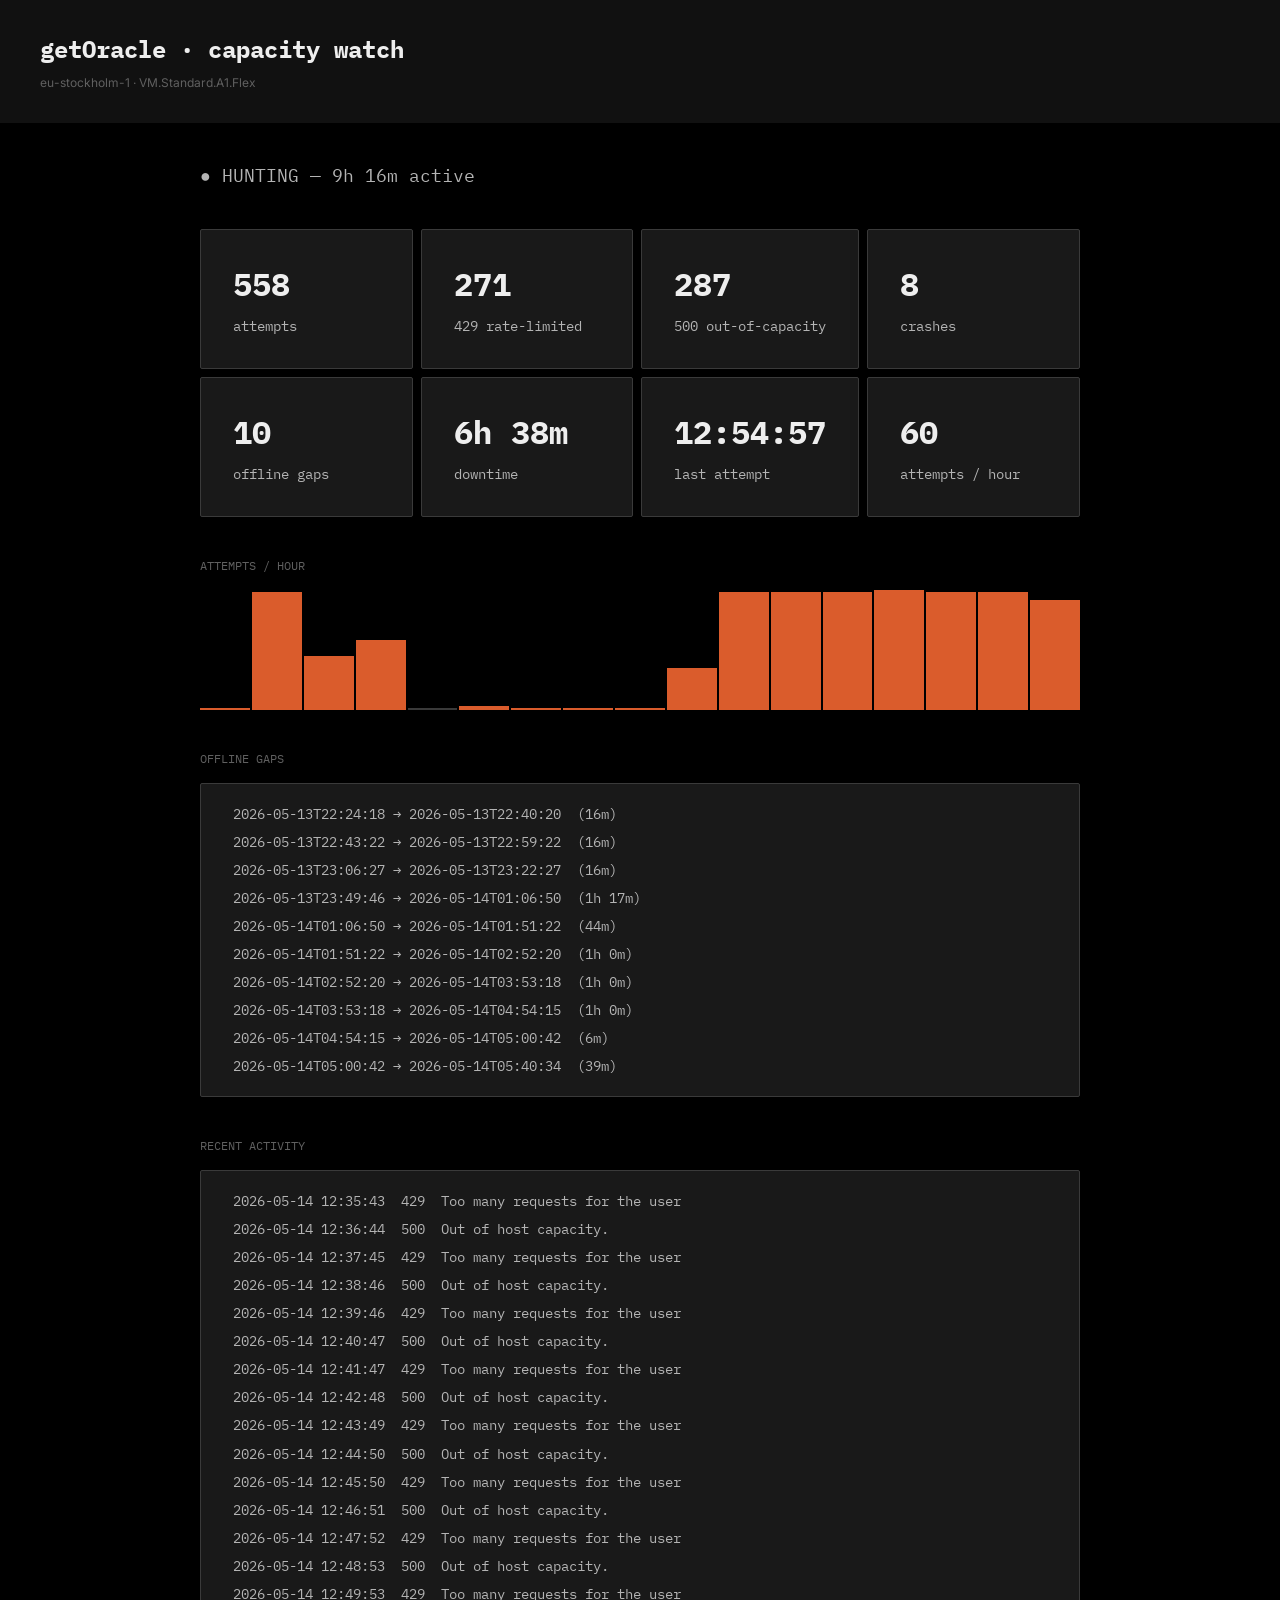
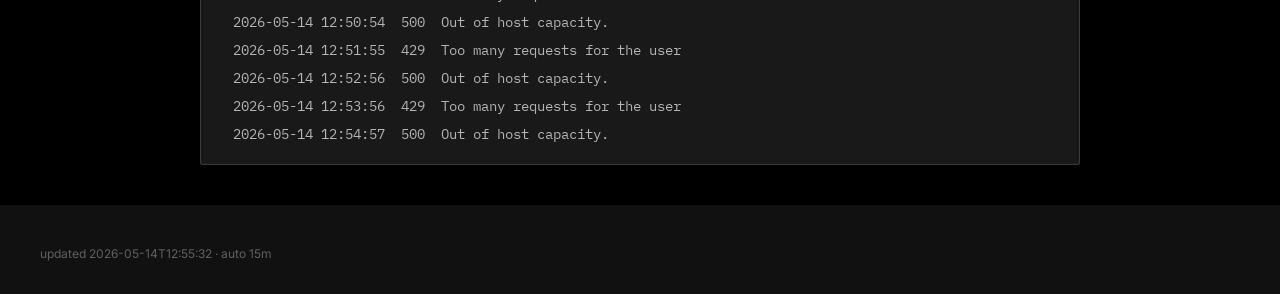
==== index.html @ 9a9b3824 "publish: 2026-05-14T10:55:32Z" ====
<!DOCTYPE html>
<html lang="en">
<head>
  <meta charset="UTF-8">
  <meta name="viewport" content="width=device-width, initial-scale=1.0">
  <meta http-equiv="refresh" content="180">
  <title>getOracle · capacity watch</title>
  <link rel="preconnect" href="https://fonts.googleapis.com">
  <link rel="preconnect" href="https://fonts.gstatic.com" crossorigin>
  <link href="https://fonts.googleapis.com/css2?family=IBM+Plex+Mono:wght@400;700&family=Inter:wght@400&display=swap" rel="stylesheet">
  <link rel="stylesheet" href="style.css">
</head>
<body>
  <header class="band">
    <h1>getOracle · capacity watch</h1>
    <p class="subtitle">eu-stockholm-1 · VM.Standard.A1.Flex</p>
  </header>

  <main>
    <p id="status-line" class="status-line">loading…</p>

    <section class="cards" id="cards"></section>

    <section>
      <h2>ATTEMPTS / HOUR</h2>
      <div class="timeline" id="timeline"></div>
    </section>

    <section>
      <h2>OFFLINE GAPS</h2>
      <ul class="loglist" id="gaps"></ul>
    </section>

    <section>
      <h2>RECENT ACTIVITY</h2>
      <ul class="loglist" id="log-tail"></ul>
    </section>
  </main>

  <footer class="band">
    <p id="footer-caption" class="caption">—</p>
  </footer>

  <script src="app.js"></script>
</body>
</html>
---- style.css ----
:root {
  --color-midnight-ink: #000000;
  --color-deep-graphite: #111111;
  --color-charcoal-surface: #191919;
  --color-medium-gray: #3a3a3a;
  --color-stone-accent: #606060;
  --color-light-steel: #b4b4b4;
  --color-almost-white: #eeeeee;
  --color-highlight-orange: #DA5C2C;
  --font-mono: 'IBM Plex Mono', ui-monospace, SFMono-Regular, Menlo, Monaco, Consolas, monospace;
  --font-sans: 'Inter', ui-sans-serif, system-ui, -apple-system, sans-serif;
  --radius: 2px;
  --shadow-subtle: rgba(0, 0, 0, 0.05) 0px 1px 2px 0px;
}

* { box-sizing: border-box; margin: 0; padding: 0; }

body {
  background: var(--color-midnight-ink);
  color: var(--color-light-steel);
  font-family: var(--font-mono);
  font-size: 14px;
  line-height: 1.43;
}

.band {
  background: var(--color-deep-graphite);
  padding: 32px 40px;
}

header h1 {
  font-weight: 700;
  font-size: 24px;
  color: var(--color-almost-white);
}

.subtitle,
.caption {
  font-family: var(--font-sans);
  font-size: 12px;
  color: var(--color-stone-accent);
  margin-top: 8px;
}

main {
  max-width: 960px;
  margin: 0 auto;
  padding: 40px;
  display: flex;
  flex-direction: column;
  gap: 40px;
}

.status-line {
  font-size: 18px;
  color: var(--color-light-steel);
}

.status-line.created {
  font-weight: 700;
  color: var(--color-highlight-orange);
}

.cards {
  display: grid;
  grid-template-columns: repeat(4, 1fr);
  gap: 8px;
}

@media (max-width: 640px) {
  .cards { grid-template-columns: repeat(2, 1fr); }
}

.card {
  background: var(--color-charcoal-surface);
  border: 1px solid var(--color-medium-gray);
  border-radius: var(--radius);
  box-shadow: var(--shadow-subtle);
  padding: 32px;
}

.card .value {
  font-weight: 700;
  font-size: 32px;
  color: var(--color-almost-white);
}

.card .label {
  color: var(--color-light-steel);
  margin-top: 8px;
}

h2 {
  font-size: 12px;
  font-weight: 400;
  color: var(--color-stone-accent);
  margin-bottom: 16px;
}

.timeline {
  display: flex;
  align-items: flex-end;
  gap: 2px;
  height: 120px;
}

.timeline .bar {
  flex: 1;
  min-height: 2px;
  background: var(--color-highlight-orange);
}

.timeline .bar.empty {
  background: var(--color-medium-gray);
}

.loglist {
  list-style: none;
  background: var(--color-charcoal-surface);
  border: 1px solid var(--color-medium-gray);
  border-radius: var(--radius);
  padding: 16px 32px;
}

.loglist li {
  padding: 4px 0;
  white-space: pre;
  overflow-x: auto;
}
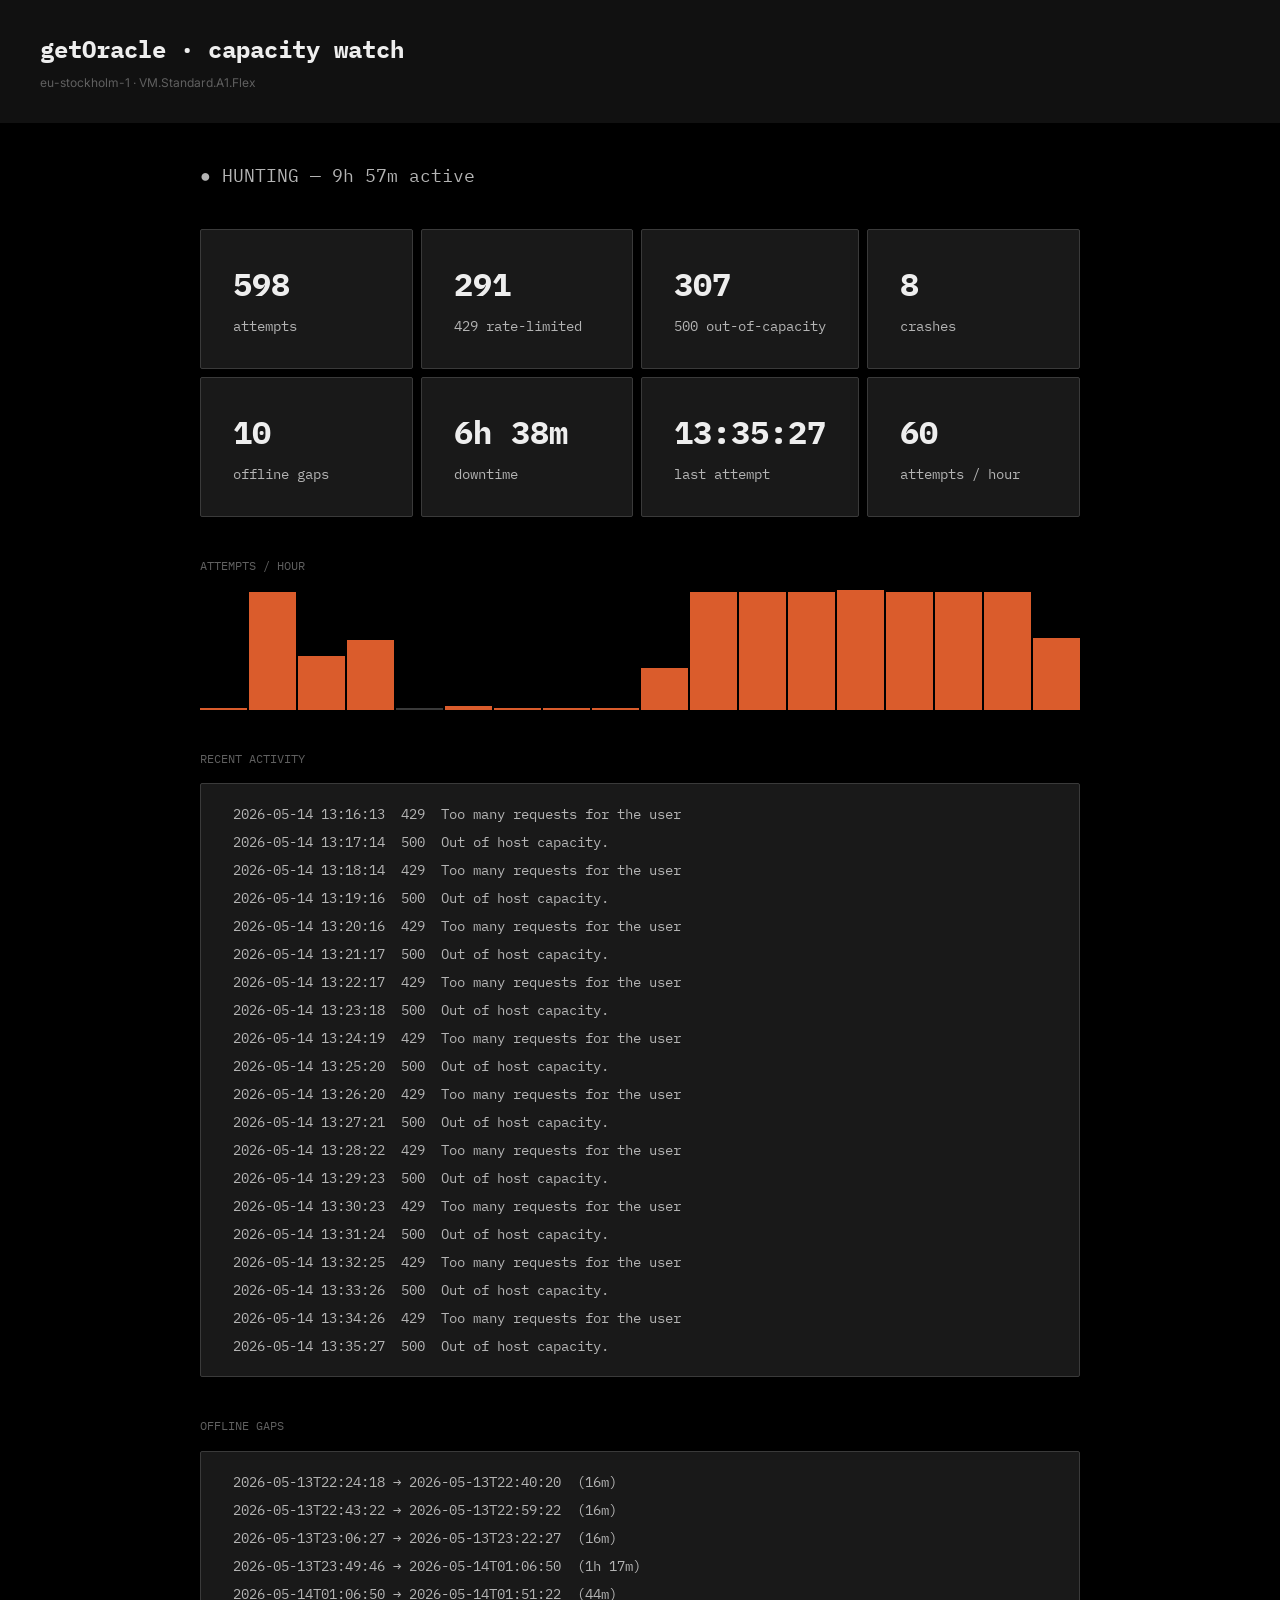
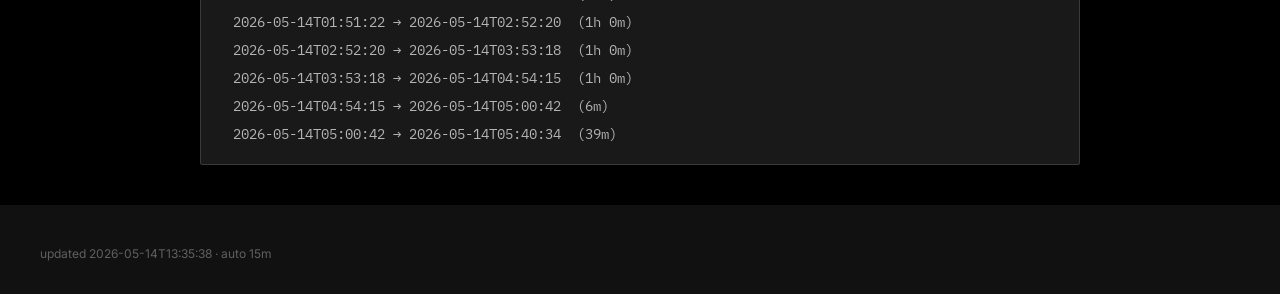
==== commit 307da483: "publish: 2026-05-14T11:35:38Z" ====
--- a/index.html
+++ b/index.html
@@ -27,13 +27,13 @@
     </section>
 
     <section>
-      <h2>OFFLINE GAPS</h2>
-      <ul class="loglist" id="gaps"></ul>
+      <h2>RECENT ACTIVITY</h2>
+      <ul class="loglist" id="log-tail"></ul>
     </section>
 
     <section>
-      <h2>RECENT ACTIVITY</h2>
-      <ul class="loglist" id="log-tail"></ul>
+      <h2>OFFLINE GAPS</h2>
+      <ul class="loglist" id="gaps"></ul>
     </section>
   </main>
 
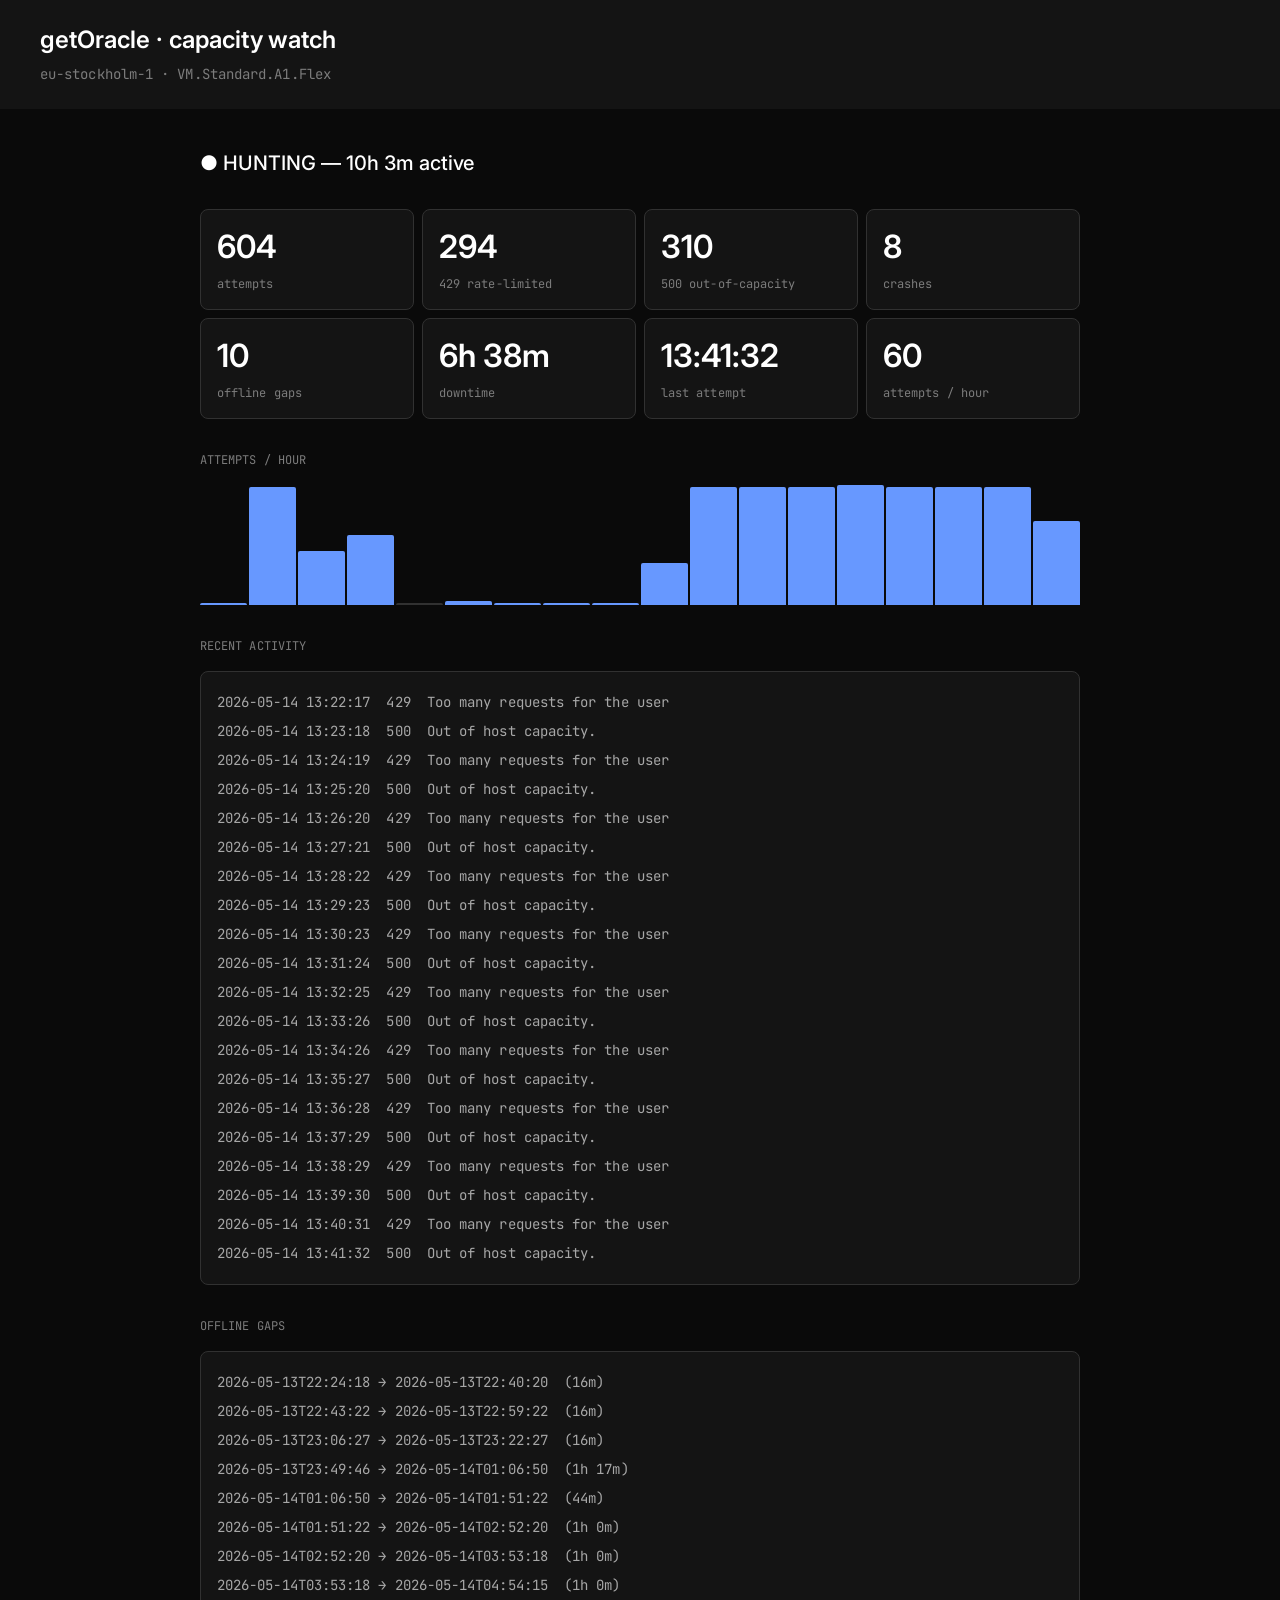
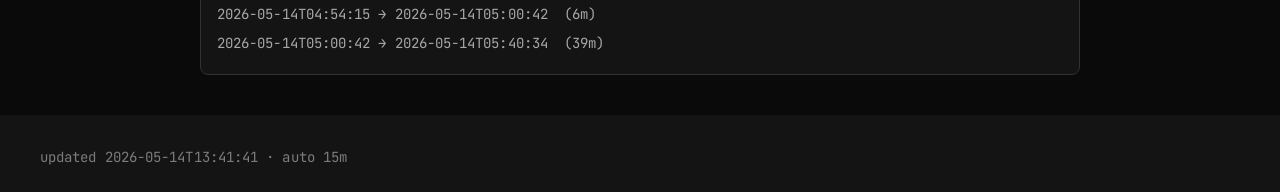
==== commit 311774e0: "publish: 2026-05-14T11:41:41Z" ====
--- a/index.html
+++ b/index.html
@@ -7,7 +7,7 @@
   <title>getOracle · capacity watch</title>
   <link rel="preconnect" href="https://fonts.googleapis.com">
   <link rel="preconnect" href="https://fonts.gstatic.com" crossorigin>
-  <link href="https://fonts.googleapis.com/css2?family=IBM+Plex+Mono:wght@400;700&family=Inter:wght@400&display=swap" rel="stylesheet">
+  <link href="https://fonts.googleapis.com/css2?family=Inter:wght@400;500;600&family=JetBrains+Mono:wght@400&display=swap" rel="stylesheet">
   <link rel="stylesheet" href="style.css">
 </head>
 <body>
--- a/style.css
+++ b/style.css
@@ -1,44 +1,48 @@
 :root {
-  --color-midnight-ink: #000000;
-  --color-deep-graphite: #111111;
-  --color-charcoal-surface: #191919;
-  --color-medium-gray: #3a3a3a;
-  --color-stone-accent: #606060;
-  --color-light-steel: #b4b4b4;
-  --color-almost-white: #eeeeee;
-  --color-highlight-orange: #DA5C2C;
-  --font-mono: 'IBM Plex Mono', ui-monospace, SFMono-Regular, Menlo, Monaco, Consolas, monospace;
-  --font-sans: 'Inter', ui-sans-serif, system-ui, -apple-system, sans-serif;
-  --radius: 2px;
-  --shadow-subtle: rgba(0, 0, 0, 0.05) 0px 1px 2px 0px;
+  --color-midnight-charcoal: #0a0a0a;
+  --color-off-black: #141414;
+  --color-dark-frost: #1e1e1e;
+  --color-medium-gray: #313131;
+  --color-light-gray: #454545;
+  --color-dim-gray: #7c7c7c;
+  --color-silver-dust: #a7a7a7;
+  --color-polar-white: #ffffff;
+  --color-data-blue: #6798ff;
+  --font-inter: 'Inter', ui-sans-serif, system-ui, -apple-system, BlinkMacSystemFont, "Segoe UI", Roboto, sans-serif;
+  --font-mono: 'JetBrains Mono', ui-monospace, SFMono-Regular, Menlo, Monaco, Consolas, monospace;
+  --radius: 8px;
 }
 
 * { box-sizing: border-box; margin: 0; padding: 0; }
 
 body {
-  background: var(--color-midnight-ink);
-  color: var(--color-light-steel);
-  font-family: var(--font-mono);
-  font-size: 14px;
-  line-height: 1.43;
+  background: var(--color-midnight-charcoal);
+  color: var(--color-silver-dust);
+  font-family: var(--font-inter);
+  font-size: 16px;
+  line-height: 1.5;
+  letter-spacing: -0.012px;
 }
 
 .band {
-  background: var(--color-deep-graphite);
-  padding: 32px 40px;
+  background: var(--color-off-black);
+  padding: 24px 40px;
 }
 
 header h1 {
-  font-weight: 700;
+  font-weight: 600;
   font-size: 24px;
-  color: var(--color-almost-white);
+  line-height: 1.33;
+  letter-spacing: -0.025px;
+  color: var(--color-polar-white);
 }
 
 .subtitle,
 .caption {
-  font-family: var(--font-sans);
-  font-size: 12px;
-  color: var(--color-stone-accent);
+  font-family: var(--font-mono);
+  font-size: 14px;
+  letter-spacing: 0.083px;
+  color: var(--color-dim-gray);
   margin-top: 8px;
 }
 
@@ -48,17 +52,20 @@
   padding: 40px;
   display: flex;
   flex-direction: column;
-  gap: 40px;
+  gap: 32px;
 }
 
 .status-line {
-  font-size: 18px;
-  color: var(--color-light-steel);
+  font-size: 20px;
+  font-weight: 500;
+  line-height: 1.4;
+  letter-spacing: -0.021px;
+  color: var(--color-polar-white);
 }
 
 .status-line.created {
-  font-weight: 700;
-  color: var(--color-highlight-orange);
+  font-weight: 600;
+  color: var(--color-data-blue);
 }
 
 .cards {
@@ -72,28 +79,34 @@
 }
 
 .card {
-  background: var(--color-charcoal-surface);
+  background: var(--color-off-black);
   border: 1px solid var(--color-medium-gray);
   border-radius: var(--radius);
-  box-shadow: var(--shadow-subtle);
-  padding: 32px;
+  padding: 16px;
 }
 
 .card .value {
-  font-weight: 700;
+  font-weight: 600;
   font-size: 32px;
-  color: var(--color-almost-white);
+  line-height: 1.29;
+  letter-spacing: -0.031px;
+  color: var(--color-polar-white);
 }
 
 .card .label {
-  color: var(--color-light-steel);
+  font-family: var(--font-mono);
+  font-size: 12px;
+  letter-spacing: 0.071px;
+  color: var(--color-dim-gray);
   margin-top: 8px;
 }
 
 h2 {
+  font-family: var(--font-mono);
   font-size: 12px;
   font-weight: 400;
-  color: var(--color-stone-accent);
+  letter-spacing: 0.071px;
+  color: var(--color-dim-gray);
   margin-bottom: 16px;
 }
 
@@ -107,7 +120,8 @@
 .timeline .bar {
   flex: 1;
   min-height: 2px;
-  background: var(--color-highlight-orange);
+  background: var(--color-data-blue);
+  border-radius: 2px 2px 0 0;
 }
 
 .timeline .bar.empty {
@@ -116,10 +130,14 @@
 
 .loglist {
   list-style: none;
-  background: var(--color-charcoal-surface);
+  background: var(--color-off-black);
   border: 1px solid var(--color-medium-gray);
   border-radius: var(--radius);
-  padding: 16px 32px;
+  padding: 16px;
+  font-family: var(--font-mono);
+  font-size: 14px;
+  letter-spacing: 0.071px;
+  color: var(--color-silver-dust);
 }
 
 .loglist li {
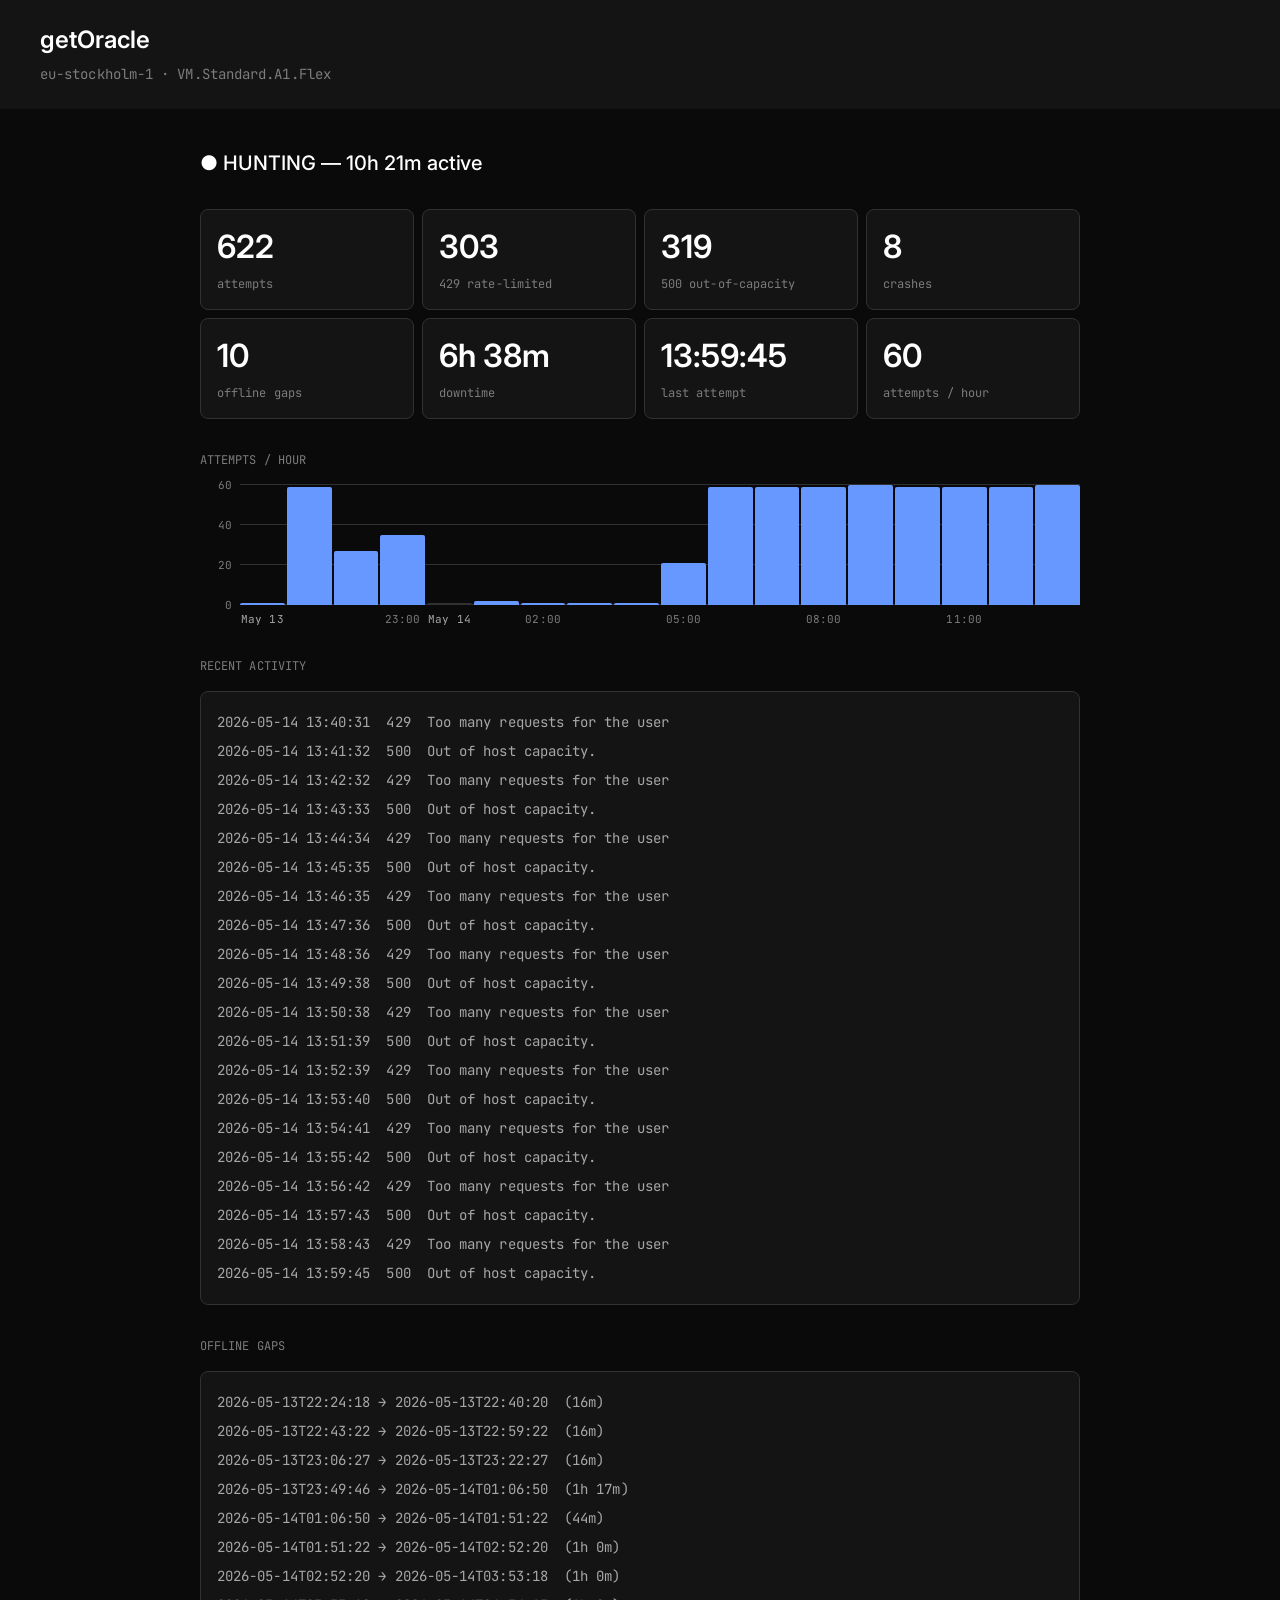
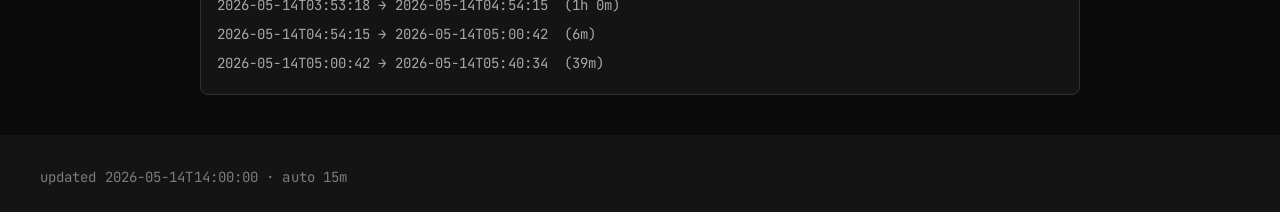
==== commit da674763: "publish: 2026-05-14T12:00:00Z" ====
--- a/index.html
+++ b/index.html
@@ -4,7 +4,7 @@
   <meta charset="UTF-8">
   <meta name="viewport" content="width=device-width, initial-scale=1.0">
   <meta http-equiv="refresh" content="180">
-  <title>getOracle · capacity watch</title>
+  <title>getOracle</title>
   <link rel="preconnect" href="https://fonts.googleapis.com">
   <link rel="preconnect" href="https://fonts.gstatic.com" crossorigin>
   <link href="https://fonts.googleapis.com/css2?family=Inter:wght@400;500;600&family=JetBrains+Mono:wght@400&display=swap" rel="stylesheet">
@@ -12,7 +12,7 @@
 </head>
 <body>
   <header class="band">
-    <h1>getOracle · capacity watch</h1>
+    <h1>getOracle</h1>
     <p class="subtitle">eu-stockholm-1 · VM.Standard.A1.Flex</p>
   </header>
 
@@ -23,7 +23,16 @@
 
     <section>
       <h2>ATTEMPTS / HOUR</h2>
-      <div class="timeline" id="timeline"></div>
+      <div class="chart">
+        <div class="chart-yaxis" id="chart-yaxis"></div>
+        <div class="chart-main">
+          <div class="chart-plot">
+            <div class="chart-grid" id="chart-grid"></div>
+            <div class="timeline" id="timeline"></div>
+          </div>
+          <div class="chart-xaxis" id="chart-xaxis"></div>
+        </div>
+      </div>
     </section>
 
     <section>
--- a/style.css
+++ b/style.css
@@ -11,6 +11,7 @@
   --font-inter: 'Inter', ui-sans-serif, system-ui, -apple-system, BlinkMacSystemFont, "Segoe UI", Roboto, sans-serif;
   --font-mono: 'JetBrains Mono', ui-monospace, SFMono-Regular, Menlo, Monaco, Consolas, monospace;
   --radius: 8px;
+  --plot-height: 120px;
 }
 
 * { box-sizing: border-box; margin: 0; padding: 0; }
@@ -110,11 +111,60 @@
   margin-bottom: 16px;
 }
 
+.chart {
+  display: flex;
+  align-items: flex-start;
+  gap: 8px;
+}
+
+.chart-yaxis {
+  position: relative;
+  flex: none;
+  width: 32px;
+  height: var(--plot-height);
+}
+
+.chart-yaxis .tick {
+  position: absolute;
+  right: 0;
+  transform: translateY(50%);
+  font-family: var(--font-mono);
+  font-size: 11px;
+  letter-spacing: 0.071px;
+  color: var(--color-dim-gray);
+}
+
+.chart-main {
+  flex: 1;
+  min-width: 0;
+}
+
+.chart-plot {
+  position: relative;
+  height: var(--plot-height);
+}
+
+.chart-grid {
+  position: absolute;
+  inset: 0;
+  z-index: 0;
+}
+
+.chart-grid .gridline {
+  position: absolute;
+  left: 0;
+  right: 0;
+  height: 1px;
+  background: var(--color-medium-gray);
+}
+
 .timeline {
+  position: relative;
+  z-index: 1;
   display: flex;
   align-items: flex-end;
   gap: 2px;
-  height: 120px;
+  height: 100%;
 }
 
 .timeline .bar {
@@ -126,6 +176,34 @@
 
 .timeline .bar.empty {
   background: var(--color-medium-gray);
+}
+
+.chart-xaxis {
+  display: flex;
+  gap: 2px;
+  height: 14px;
+  margin-top: 6px;
+}
+
+.chart-xaxis .xcell {
+  position: relative;
+  flex: 1;
+  min-width: 0;
+}
+
+.chart-xaxis .xlabel {
+  position: absolute;
+  left: 50%;
+  transform: translateX(-50%);
+  white-space: nowrap;
+  font-family: var(--font-mono);
+  font-size: 11px;
+  letter-spacing: 0.071px;
+  color: var(--color-dim-gray);
+}
+
+.chart-xaxis .xlabel.day {
+  color: var(--color-silver-dust);
 }
 
 .loglist {
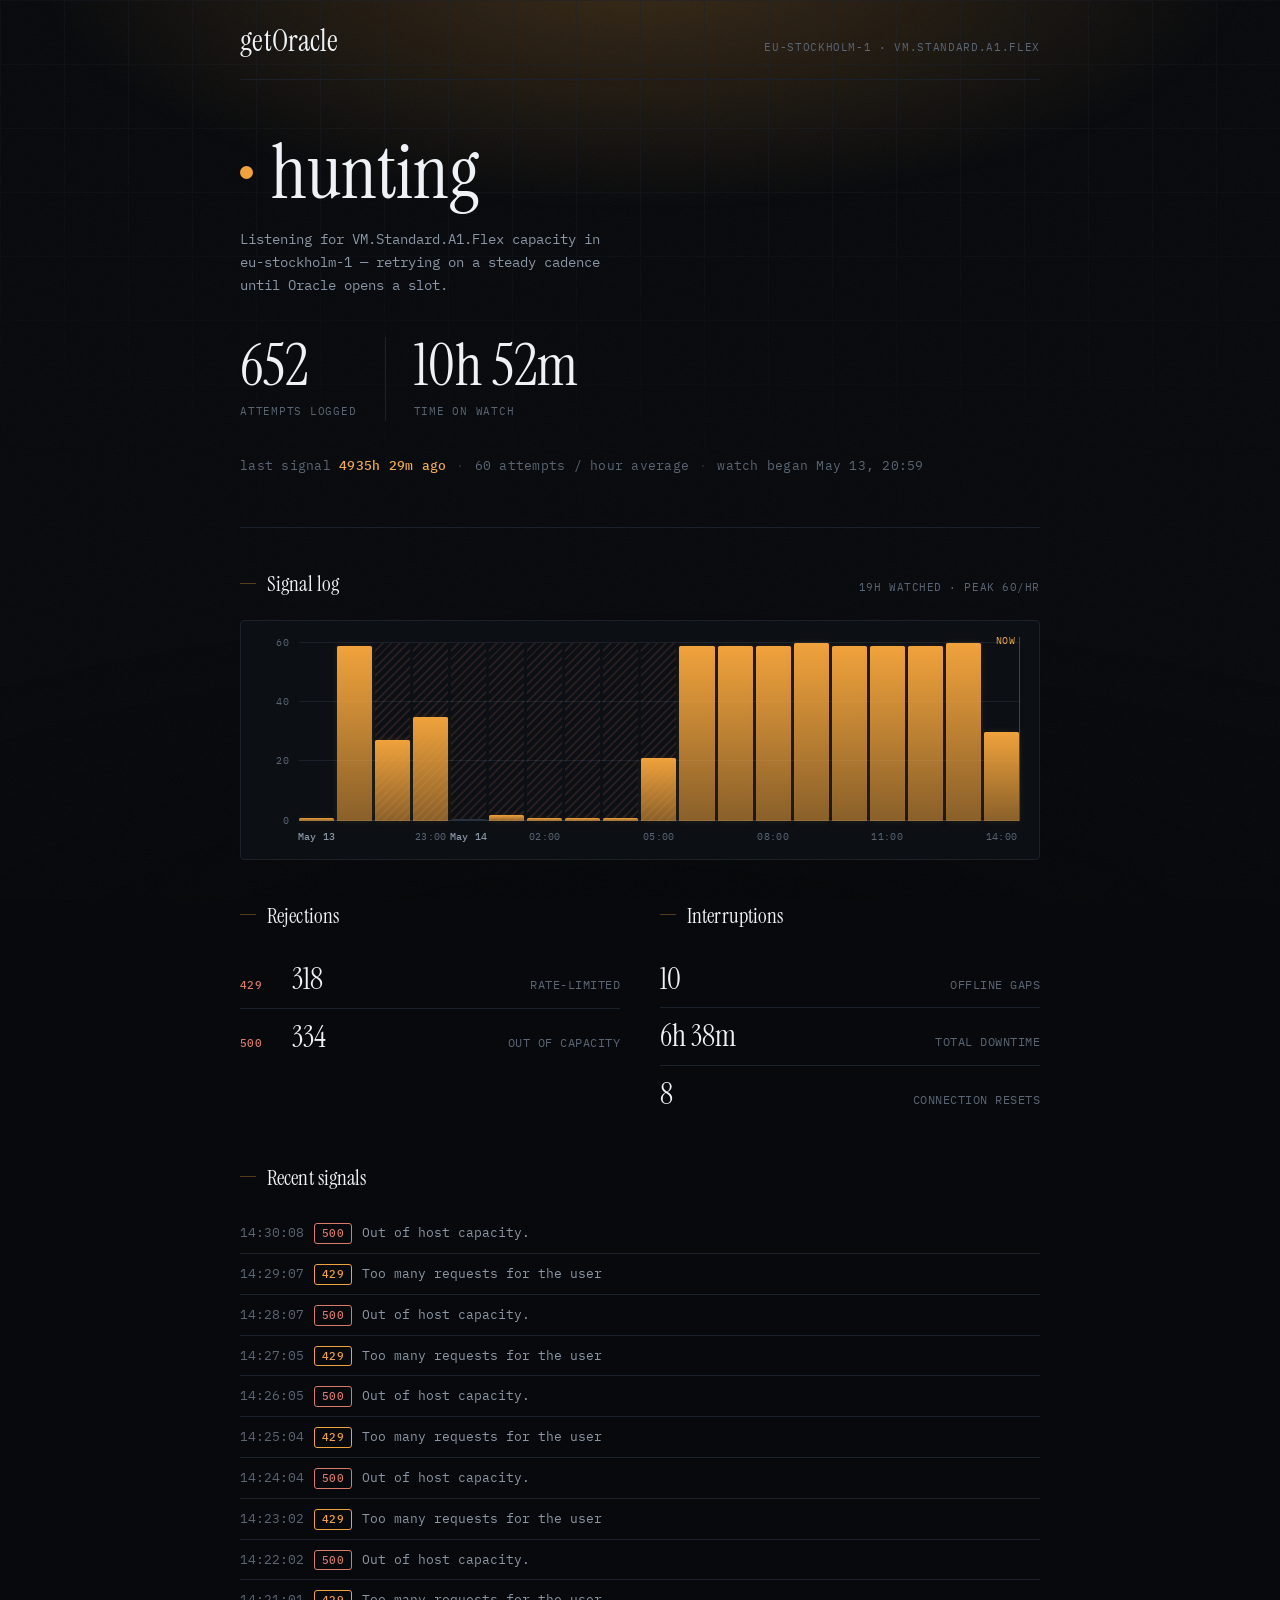
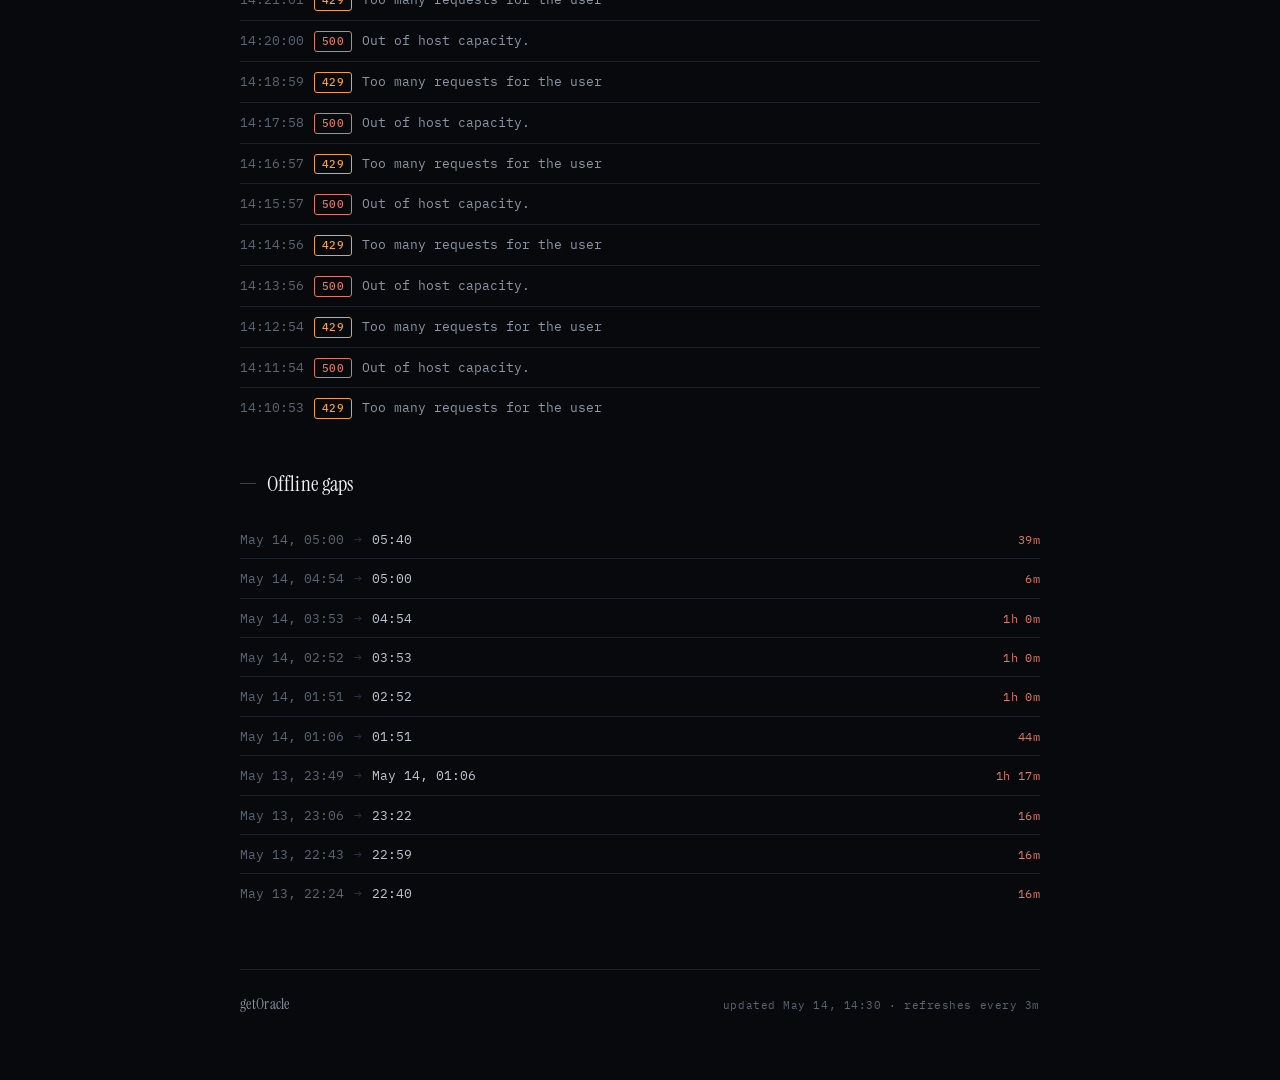
==== commit 59ebf546: "publish: 2026-05-14T12:30:30Z" ====
--- a/index.html
+++ b/index.html
@@ -4,51 +4,95 @@
   <meta charset="UTF-8">
   <meta name="viewport" content="width=device-width, initial-scale=1.0">
   <meta http-equiv="refresh" content="180">
-  <title>getOracle</title>
+  <title>getOracle — capacity watch</title>
+  <meta name="description" content="A live watch for Oracle Free Tier ARM capacity (VM.Standard.A1.Flex) in eu-stockholm-1.">
+  <meta name="theme-color" content="#07090c">
+  <meta property="og:title" content="getOracle — capacity watch">
+  <meta property="og:description" content="Listening for Oracle Free Tier ARM capacity in eu-stockholm-1.">
+  <meta property="og:type" content="website">
+  <link rel="icon" href="data:image/svg+xml,%3Csvg%20xmlns='http://www.w3.org/2000/svg'%20viewBox='0%200%2032%2032'%3E%3Ccircle%20cx='16'%20cy='16'%20r='11'%20fill='none'%20stroke='%23f0a23c'%20stroke-width='2.5'/%3E%3Ccircle%20cx='16'%20cy='16'%20r='4'%20fill='%23f0a23c'/%3E%3C/svg%3E">
   <link rel="preconnect" href="https://fonts.googleapis.com">
   <link rel="preconnect" href="https://fonts.gstatic.com" crossorigin>
-  <link href="https://fonts.googleapis.com/css2?family=Inter:wght@400;500;600&family=JetBrains+Mono:wght@400&display=swap" rel="stylesheet">
+  <link href="https://fonts.googleapis.com/css2?family=IBM+Plex+Mono:wght@400;500;600&family=Instrument+Serif:ital@0;1&display=swap" rel="stylesheet">
   <link rel="stylesheet" href="style.css">
 </head>
-<body>
-  <header class="band">
-    <h1>getOracle</h1>
-    <p class="subtitle">eu-stockholm-1 · VM.Standard.A1.Flex</p>
-  </header>
+<body class="state-hunting">
+  <div class="bg-grid" aria-hidden="true"></div>
+  <div class="bg-grain" aria-hidden="true"></div>
 
-  <main>
-    <p id="status-line" class="status-line">loading…</p>
+  <div class="frame">
+    <header class="masthead">
+      <span class="wordmark">getOracle</span>
+      <span class="coords">eu-stockholm-1 · VM.Standard.A1.Flex</span>
+    </header>
 
-    <section class="cards" id="cards"></section>
+    <section class="hero" id="hero">
+      <div class="hero-state">
+        <span class="dot" id="dot" aria-hidden="true"></span>
+        <h1 class="state-word" id="state-word">opening channel…</h1>
+      </div>
+      <p class="hero-sub" id="hero-sub">Connecting to the watch log.</p>
 
-    <section>
-      <h2>ATTEMPTS / HOUR</h2>
+      <div class="hero-metrics">
+        <div class="metric">
+          <div class="metric-value" id="m-attempts">—</div>
+          <div class="metric-label">attempts logged</div>
+        </div>
+        <div class="metric-sep" aria-hidden="true"></div>
+        <div class="metric">
+          <div class="metric-value" id="m-watch">—</div>
+          <div class="metric-label">time on watch</div>
+        </div>
+      </div>
+
+      <p class="hero-readout" id="hero-readout">—</p>
+    </section>
+
+    <section class="panel chart-panel">
+      <div class="panel-head">
+        <h2>Signal log</h2>
+        <span class="panel-note" id="chart-note">—</span>
+      </div>
       <div class="chart">
         <div class="chart-yaxis" id="chart-yaxis"></div>
         <div class="chart-main">
           <div class="chart-plot">
             <div class="chart-grid" id="chart-grid"></div>
+            <div class="chart-gaps" id="chart-gaps"></div>
             <div class="timeline" id="timeline"></div>
+            <div class="now-marker" id="now-marker"><span>now</span></div>
           </div>
           <div class="chart-xaxis" id="chart-xaxis"></div>
         </div>
       </div>
     </section>
 
-    <section>
-      <h2>RECENT ACTIVITY</h2>
+    <div class="panel-row">
+      <section class="panel">
+        <div class="panel-head"><h2>Rejections</h2></div>
+        <ul class="statlist" id="rejections"></ul>
+      </section>
+      <section class="panel">
+        <div class="panel-head"><h2>Interruptions</h2></div>
+        <ul class="statlist" id="interruptions"></ul>
+      </section>
+    </div>
+
+    <section class="panel">
+      <div class="panel-head"><h2>Recent signals</h2></div>
       <ul class="loglist" id="log-tail"></ul>
     </section>
 
-    <section>
-      <h2>OFFLINE GAPS</h2>
-      <ul class="loglist" id="gaps"></ul>
+    <section class="panel">
+      <div class="panel-head"><h2>Offline gaps</h2></div>
+      <ul class="gaplist" id="gaps"></ul>
     </section>
-  </main>
 
-  <footer class="band">
-    <p id="footer-caption" class="caption">—</p>
-  </footer>
+    <footer class="footer">
+      <span class="footer-mark">getOracle</span>
+      <span id="footer-caption">—</span>
+    </footer>
+  </div>
 
   <script src="app.js"></script>
 </body>
--- a/style.css
+++ b/style.css
@@ -1,126 +1,283 @@
+/* getOracle — "Observatory watch" dashboard.
+   A dark listening station: editorial serif accents over monospace data,
+   a state-driven signal colour (amber while hunting, green on success,
+   red if the feed drops). Swap --signal and the whole page re-themes. */
+
 :root {
-  --color-midnight-charcoal: #0a0a0a;
-  --color-off-black: #141414;
-  --color-dark-frost: #1e1e1e;
-  --color-medium-gray: #313131;
-  --color-light-gray: #454545;
-  --color-dim-gray: #7c7c7c;
-  --color-silver-dust: #a7a7a7;
-  --color-polar-white: #ffffff;
-  --color-data-blue: #6798ff;
-  --font-inter: 'Inter', ui-sans-serif, system-ui, -apple-system, BlinkMacSystemFont, "Segoe UI", Roboto, sans-serif;
-  --font-mono: 'JetBrains Mono', ui-monospace, SFMono-Regular, Menlo, Monaco, Consolas, monospace;
-  --radius: 8px;
-  --plot-height: 120px;
-}
+  --ink:        #07090c;
+  --panel:      #0c0f14;
+  --panel-2:    #10141a;
+  --line:       #1b212b;
+  --line-bright:#283140;
+  --dim:        #59657580;
+  --dim-solid:  #5b6675;
+  --mid:        #8b97a6;
+  --text:       #bcc6d1;
+  --bright:     #eef2f6;
+
+  /* state-driven accent — see body.state-* overrides below */
+  --signal:      #f0a23c;
+  --signal-soft: color-mix(in srgb, var(--signal) 13%, transparent);
+  --signal-line: color-mix(in srgb, var(--signal) 34%, transparent);
+  --signal-glow: color-mix(in srgb, var(--signal) 22%, transparent);
+  --signal-ink:  color-mix(in srgb, var(--signal) 88%, var(--bright));
+
+  --reject:  #d97a6a;
+
+  --serif: 'Instrument Serif', ui-serif, Georgia, 'Times New Roman', serif;
+  --mono:  'IBM Plex Mono', ui-monospace, SFMono-Regular, Menlo, Monaco, Consolas, monospace;
+
+  --radius: 4px;
+  --plot-height: 178px;
+  --frame-pad: 40px;
+}
+
+body.state-created { --signal: #54d18c; }
+body.state-error   { --signal: #d96a6a; }
 
 * { box-sizing: border-box; margin: 0; padding: 0; }
 
+html { -webkit-text-size-adjust: 100%; }
+
 body {
-  background: var(--color-midnight-charcoal);
-  color: var(--color-silver-dust);
-  font-family: var(--font-inter);
-  font-size: 16px;
-  line-height: 1.5;
-  letter-spacing: -0.012px;
-}
-
-.band {
-  background: var(--color-off-black);
-  padding: 24px 40px;
-}
-
-header h1 {
-  font-weight: 600;
-  font-size: 24px;
-  line-height: 1.33;
-  letter-spacing: -0.025px;
-  color: var(--color-polar-white);
-}
-
-.subtitle,
-.caption {
-  font-family: var(--font-mono);
+  background: var(--ink);
+  color: var(--text);
+  font-family: var(--mono);
+  font-size: 15px;
+  line-height: 1.6;
+  font-weight: 400;
+  -webkit-font-smoothing: antialiased;
+  min-height: 100vh;
+  position: relative;
+  overflow-x: hidden;
+}
+
+/* ---- atmosphere ---------------------------------------------------------- */
+
+/* a faint radar grid, anchored, with a soft signal-tinted glow up top */
+.bg-grid {
+  position: fixed;
+  inset: 0;
+  z-index: -2;
+  pointer-events: none;
+  background-image:
+    linear-gradient(var(--line) 1px, transparent 1px),
+    linear-gradient(90deg, var(--line) 1px, transparent 1px);
+  background-size: 64px 64px;
+  -webkit-mask-image: radial-gradient(140% 80% at 50% 0%, #000 0%, transparent 72%);
+          mask-image: radial-gradient(140% 80% at 50% 0%, #000 0%, transparent 72%);
+  opacity: 0.5;
+}
+
+body::before {
+  content: "";
+  position: fixed;
+  inset: 0;
+  z-index: -2;
+  pointer-events: none;
+  background:
+    radial-gradient(80% 46% at 50% -4%, var(--signal-glow) 0%, transparent 60%),
+    radial-gradient(120% 60% at 50% 110%, color-mix(in srgb, var(--ink) 60%, #000) 0%, transparent 70%);
+  transition: background 600ms ease;
+}
+
+/* fine film grain */
+.bg-grain {
+  position: fixed;
+  inset: 0;
+  z-index: -1;
+  pointer-events: none;
+  opacity: 0.04;
+  background-image: url("data:image/svg+xml,%3Csvg xmlns='http://www.w3.org/2000/svg' width='160' height='160'%3E%3Cfilter id='n'%3E%3CfeTurbulence type='fractalNoise' baseFrequency='0.85' numOctaves='3' stitchTiles='stitch'/%3E%3C/filter%3E%3Crect width='100%25' height='100%25' filter='url(%23n)'/%3E%3C/svg%3E");
+}
+
+/* ---- frame --------------------------------------------------------------- */
+
+.frame {
+  max-width: 880px;
+  margin: 0 auto;
+  padding: 0 var(--frame-pad) 64px;
+}
+
+.masthead {
+  display: flex;
+  align-items: baseline;
+  justify-content: space-between;
+  gap: 16px;
+  padding: 26px 0 22px;
+  border-bottom: 1px solid var(--line);
+}
+
+.wordmark {
+  font-family: var(--serif);
+  font-size: 30px;
+  line-height: 1;
+  letter-spacing: 0.01em;
+  color: var(--bright);
+}
+
+.coords {
+  font-size: 11px;
+  letter-spacing: 0.06em;
+  text-transform: uppercase;
+  color: var(--dim-solid);
+}
+
+/* ---- hero ---------------------------------------------------------------- */
+
+.hero {
+  padding: 56px 0 52px;
+  border-bottom: 1px solid var(--line);
+}
+
+.hero-state {
+  display: flex;
+  align-items: center;
+  gap: 18px;
+}
+
+.dot {
+  position: relative;
+  flex: none;
+  width: 13px;
+  height: 13px;
+  border-radius: 50%;
+  background: var(--signal);
+  box-shadow: 0 0 0 0 var(--signal-glow);
+  animation: pulse 2.6s ease-out infinite;
+  transition: background 600ms ease;
+}
+
+@keyframes pulse {
+  0%   { box-shadow: 0 0 0 0 color-mix(in srgb, var(--signal) 55%, transparent); }
+  70%  { box-shadow: 0 0 0 16px transparent; }
+  100% { box-shadow: 0 0 0 0 transparent; }
+}
+
+.state-word {
+  font-family: var(--serif);
+  font-size: clamp(44px, 9vw, 76px);
+  font-weight: 400;
+  line-height: 0.98;
+  letter-spacing: -0.005em;
+  color: var(--bright);
+}
+body.state-created .state-word,
+body.state-error   .state-word { font-style: italic; color: var(--signal-ink); }
+
+.hero-sub {
+  margin-top: 18px;
+  max-width: 46ch;
+  color: var(--mid);
   font-size: 14px;
-  letter-spacing: 0.083px;
-  color: var(--color-dim-gray);
+  line-height: 1.65;
+}
+.hero-sub .vpu {
+  display: inline-block;
+  margin-top: 6px;
+  color: var(--dim-solid);
+}
+
+.hero-metrics {
+  display: flex;
+  align-items: stretch;
+  gap: 28px;
+  margin-top: 40px;
+}
+
+.metric-sep {
+  width: 1px;
+  background: var(--line);
+}
+
+.metric-value {
+  font-family: var(--serif);
+  font-size: clamp(40px, 7vw, 58px);
+  line-height: 1;
+  color: var(--bright);
+  font-variant-numeric: tabular-nums;
+}
+
+.metric-label {
   margin-top: 8px;
-}
-
-main {
-  max-width: 960px;
-  margin: 0 auto;
-  padding: 40px;
-  display: flex;
-  flex-direction: column;
-  gap: 32px;
-}
-
-.status-line {
-  font-size: 20px;
+  font-size: 11px;
+  letter-spacing: 0.07em;
+  text-transform: uppercase;
+  color: var(--dim-solid);
+}
+
+.hero-readout {
+  margin-top: 34px;
+  font-size: 12.5px;
+  letter-spacing: 0.02em;
+  color: var(--dim-solid);
+}
+.hero-readout b {
   font-weight: 500;
-  line-height: 1.4;
-  letter-spacing: -0.021px;
-  color: var(--color-polar-white);
-}
-
-.status-line.created {
-  font-weight: 600;
-  color: var(--color-data-blue);
-}
-
-.cards {
+  color: var(--signal-ink);
+}
+.hero-readout .sep { color: var(--line-bright); margin: 0 10px; }
+
+/* ---- panels -------------------------------------------------------------- */
+
+.panel {
+  margin-top: 40px;
+}
+
+.panel-head {
+  display: flex;
+  align-items: baseline;
+  justify-content: space-between;
+  gap: 16px;
+  margin-bottom: 18px;
+}
+
+.panel h2 {
+  font-family: var(--serif);
+  font-size: 21px;
+  font-weight: 400;
+  letter-spacing: 0.005em;
+  color: var(--bright);
+}
+.panel h2::before {
+  content: "";
+  display: inline-block;
+  width: 16px;
+  height: 1px;
+  margin: 0 11px 5px 0;
+  background: var(--signal-line);
+  vertical-align: middle;
+}
+
+.panel-note {
+  font-size: 11px;
+  letter-spacing: 0.05em;
+  text-transform: uppercase;
+  color: var(--dim-solid);
+}
+
+.panel-row {
   display: grid;
-  grid-template-columns: repeat(4, 1fr);
-  gap: 8px;
-}
-
-@media (max-width: 640px) {
-  .cards { grid-template-columns: repeat(2, 1fr); }
-}
-
-.card {
-  background: var(--color-off-black);
-  border: 1px solid var(--color-medium-gray);
+  grid-template-columns: 1fr 1fr;
+  gap: 40px;
+}
+
+/* ---- chart --------------------------------------------------------------- */
+
+.chart {
+  display: flex;
+  align-items: flex-start;
+  gap: 10px;
+  padding: 22px 20px 14px;
+  background: var(--panel);
+  border: 1px solid var(--line);
   border-radius: var(--radius);
-  padding: 16px;
-}
-
-.card .value {
-  font-weight: 600;
-  font-size: 32px;
-  line-height: 1.29;
-  letter-spacing: -0.031px;
-  color: var(--color-polar-white);
-}
-
-.card .label {
-  font-family: var(--font-mono);
-  font-size: 12px;
-  letter-spacing: 0.071px;
-  color: var(--color-dim-gray);
-  margin-top: 8px;
-}
-
-h2 {
-  font-family: var(--font-mono);
-  font-size: 12px;
-  font-weight: 400;
-  letter-spacing: 0.071px;
-  color: var(--color-dim-gray);
-  margin-bottom: 16px;
-}
-
-.chart {
-  display: flex;
-  align-items: flex-start;
-  gap: 8px;
 }
 
 .chart-yaxis {
   position: relative;
   flex: none;
-  width: 32px;
+  width: 28px;
   height: var(--plot-height);
 }
 
@@ -128,98 +285,275 @@
   position: absolute;
   right: 0;
   transform: translateY(50%);
-  font-family: var(--font-mono);
-  font-size: 11px;
-  letter-spacing: 0.071px;
-  color: var(--color-dim-gray);
-}
-
-.chart-main {
-  flex: 1;
-  min-width: 0;
-}
+  font-size: 10px;
+  letter-spacing: 0.04em;
+  color: var(--dim-solid);
+}
+
+.chart-main { flex: 1; min-width: 0; }
 
 .chart-plot {
   position: relative;
   height: var(--plot-height);
 }
 
-.chart-grid {
+.chart-grid { position: absolute; inset: 0; z-index: 0; }
+.chart-grid .gridline {
+  position: absolute;
+  left: 0; right: 0;
+  height: 1px;
+  background: var(--line);
+}
+.chart-grid .gridline.base { background: var(--line-bright); }
+
+/* shading behind hours that fell inside an offline gap */
+.chart-gaps {
   position: absolute;
   inset: 0;
-  z-index: 0;
-}
-
-.chart-grid .gridline {
-  position: absolute;
-  left: 0;
-  right: 0;
-  height: 1px;
-  background: var(--color-medium-gray);
+  z-index: 1;
+  display: flex;
+  gap: 3px;
+}
+.chart-gaps .gapcell { flex: 1; min-width: 0; }
+.chart-gaps .gapcell.is-gap {
+  background: repeating-linear-gradient(
+    -45deg,
+    color-mix(in srgb, var(--reject) 13%, transparent) 0 2px,
+    transparent 2px 6px
+  );
 }
 
 .timeline {
   position: relative;
-  z-index: 1;
+  z-index: 2;
   display: flex;
   align-items: flex-end;
-  gap: 2px;
+  gap: 3px;
   height: 100%;
 }
 
 .timeline .bar {
+  position: relative;
   flex: 1;
   min-height: 2px;
-  background: var(--color-data-blue);
-  border-radius: 2px 2px 0 0;
-}
-
+  background: linear-gradient(
+    to top,
+    color-mix(in srgb, var(--signal) 55%, transparent),
+    var(--signal)
+  );
+  border-radius: 1.5px 1.5px 0 0;
+  box-shadow: 0 0 7px var(--signal-soft);
+  transform-origin: bottom;
+  animation: grow 560ms cubic-bezier(.2,.7,.2,1) backwards;
+}
 .timeline .bar.empty {
-  background: var(--color-medium-gray);
+  background: var(--line-bright);
+  box-shadow: none;
+}
+
+@keyframes grow { from { transform: scaleY(0); } to { transform: scaleY(1); } }
+
+/* CSS-only hover readout */
+.timeline .bar:hover { filter: brightness(1.18); }
+.timeline .bar[data-label]:hover::after {
+  content: attr(data-label);
+  position: absolute;
+  left: 50%;
+  bottom: calc(100% + 8px);
+  transform: translateX(-50%);
+  white-space: nowrap;
+  padding: 4px 8px;
+  font-size: 11px;
+  color: var(--bright);
+  background: var(--panel-2);
+  border: 1px solid var(--line-bright);
+  border-radius: 3px;
+  box-shadow: 0 6px 18px #0009;
+  pointer-events: none;
+  z-index: 5;
+}
+
+.now-marker {
+  position: absolute;
+  top: -6px; bottom: 0;
+  right: -1px;
+  width: 1px;
+  background: var(--signal-line);
+  z-index: 3;
+}
+.now-marker span {
+  position: absolute;
+  top: -4px;
+  right: 4px;
+  font-size: 9.5px;
+  letter-spacing: 0.08em;
+  text-transform: uppercase;
+  color: var(--signal-ink);
 }
 
 .chart-xaxis {
   display: flex;
-  gap: 2px;
-  height: 14px;
-  margin-top: 6px;
-}
-
-.chart-xaxis .xcell {
-  position: relative;
-  flex: 1;
-  min-width: 0;
-}
-
+  gap: 3px;
+  height: 16px;
+  margin-top: 8px;
+}
+.chart-xaxis .xcell { position: relative; flex: 1; min-width: 0; }
 .chart-xaxis .xlabel {
   position: absolute;
   left: 50%;
   transform: translateX(-50%);
   white-space: nowrap;
-  font-family: var(--font-mono);
+  font-size: 10px;
+  letter-spacing: 0.03em;
+  color: var(--dim-solid);
+}
+.chart-xaxis .xlabel.day {
+  color: var(--mid);
+  font-weight: 500;
+}
+
+/* ---- stat lists ---------------------------------------------------------- */
+
+.statlist { list-style: none; }
+.statlist li {
+  display: flex;
+  align-items: baseline;
+  gap: 14px;
+  padding: 13px 0;
+  border-bottom: 1px solid var(--line);
+}
+.statlist li:last-child { border-bottom: none; }
+
+.stat-code {
+  flex: none;
+  width: 38px;
   font-size: 11px;
-  letter-spacing: 0.071px;
-  color: var(--color-dim-gray);
-}
-
-.chart-xaxis .xlabel.day {
-  color: var(--color-silver-dust);
-}
-
-.loglist {
-  list-style: none;
-  background: var(--color-off-black);
-  border: 1px solid var(--color-medium-gray);
-  border-radius: var(--radius);
-  padding: 16px;
-  font-family: var(--font-mono);
-  font-size: 14px;
-  letter-spacing: 0.071px;
-  color: var(--color-silver-dust);
-}
-
-.loglist li {
-  padding: 4px 0;
-  white-space: pre;
-  overflow-x: auto;
-}
+  letter-spacing: 0.04em;
+  color: var(--reject);
+  font-weight: 500;
+}
+.stat-num {
+  font-family: var(--serif);
+  font-size: 30px;
+  line-height: 1;
+  color: var(--bright);
+  font-variant-numeric: tabular-nums;
+  min-width: 2ch;
+}
+.stat-desc {
+  margin-left: auto;
+  font-size: 12px;
+  letter-spacing: 0.04em;
+  text-transform: uppercase;
+  color: var(--dim-solid);
+  text-align: right;
+}
+
+/* ---- log + gaps ---------------------------------------------------------- */
+
+.loglist, .gaplist { list-style: none; }
+
+.loglist li, .gaplist li {
+  display: flex;
+  flex-wrap: wrap;
+  align-items: baseline;
+  gap: 10px;
+  padding: 9px 0;
+  border-bottom: 1px solid var(--line);
+  font-size: 12.5px;
+}
+.loglist li:last-child, .gaplist li:last-child { border-bottom: none; }
+.loglist li.empty, .gaplist li.empty {
+  color: var(--dim-solid);
+  border-bottom: none;
+}
+
+.log-ts { color: var(--dim-solid); flex: none; }
+.log-msg {
+  color: var(--mid);
+  overflow-wrap: anywhere;
+  flex: 1;
+  min-width: 12ch;
+}
+.log-raw { color: var(--mid); overflow-wrap: anywhere; }
+
+.chip {
+  flex: none;
+  padding: 1px 7px;
+  font-size: 10.5px;
+  font-weight: 500;
+  letter-spacing: 0.03em;
+  border-radius: 3px;
+  border: 1px solid currentColor;
+}
+.chip-429 { color: var(--signal); }
+.chip-500 { color: var(--reject); }
+.chip-other { color: var(--dim-solid); }
+
+.gap-route { color: var(--text); }
+.gap-arrow { color: var(--line-bright); }
+.gap-dur {
+  margin-left: auto;
+  color: var(--reject);
+  font-size: 11.5px;
+  letter-spacing: 0.03em;
+}
+
+/* ---- footer -------------------------------------------------------------- */
+
+.footer {
+  display: flex;
+  align-items: baseline;
+  justify-content: space-between;
+  gap: 16px;
+  margin-top: 56px;
+  padding-top: 22px;
+  border-top: 1px solid var(--line);
+  font-size: 11px;
+  letter-spacing: 0.05em;
+  color: var(--dim-solid);
+}
+.footer-mark {
+  font-family: var(--serif);
+  font-size: 15px;
+  letter-spacing: 0.02em;
+  color: var(--mid);
+}
+
+/* ---- load-in stagger ----------------------------------------------------- */
+
+.masthead, .hero, .chart-panel, .panel-row, .panel, .footer {
+  animation: rise 620ms cubic-bezier(.2,.7,.2,1) backwards;
+}
+.hero       { animation-delay: 60ms; }
+.chart-panel{ animation-delay: 130ms; }
+.panel-row  { animation-delay: 190ms; }
+.panel-row ~ .panel { animation-delay: 250ms; }
+.footer     { animation-delay: 310ms; }
+
+@keyframes rise {
+  from { opacity: 0; transform: translateY(14px); }
+  to   { opacity: 1; transform: translateY(0); }
+}
+
+/* ---- responsive ---------------------------------------------------------- */
+
+@media (max-width: 620px) {
+  :root { --frame-pad: 22px; --plot-height: 150px; }
+  .masthead { flex-direction: column; gap: 4px; }
+  .hero { padding: 40px 0 38px; }
+  .hero-metrics { gap: 22px; }
+  .panel-row { grid-template-columns: 1fr; gap: 0; }
+  .panel-row .panel:last-child { margin-top: 40px; }
+  .footer { flex-direction: column; gap: 6px; }
+}
+
+/* ---- reduced motion ------------------------------------------------------ */
+
+@media (prefers-reduced-motion: reduce) {
+  *, *::before, *::after {
+    animation-duration: 0.001ms !important;
+    animation-iteration-count: 1 !important;
+    transition-duration: 0.001ms !important;
+  }
+}
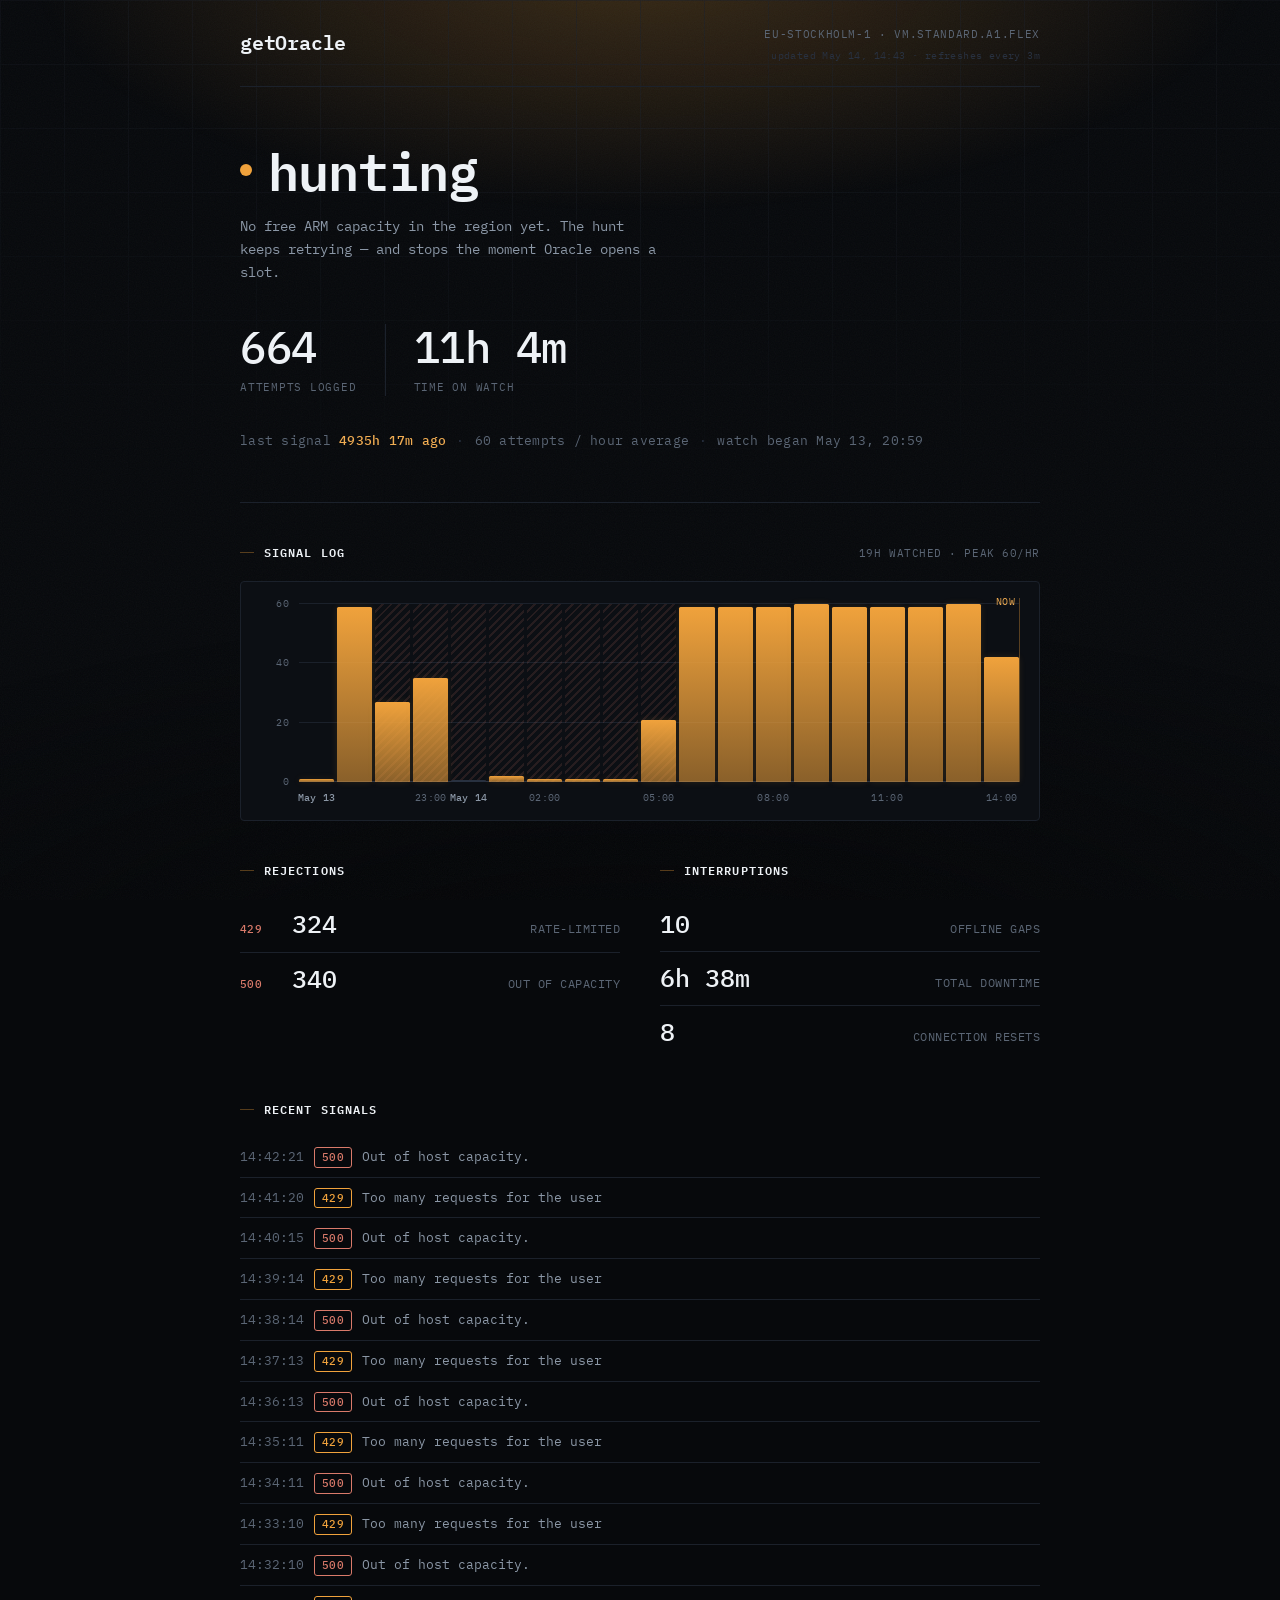
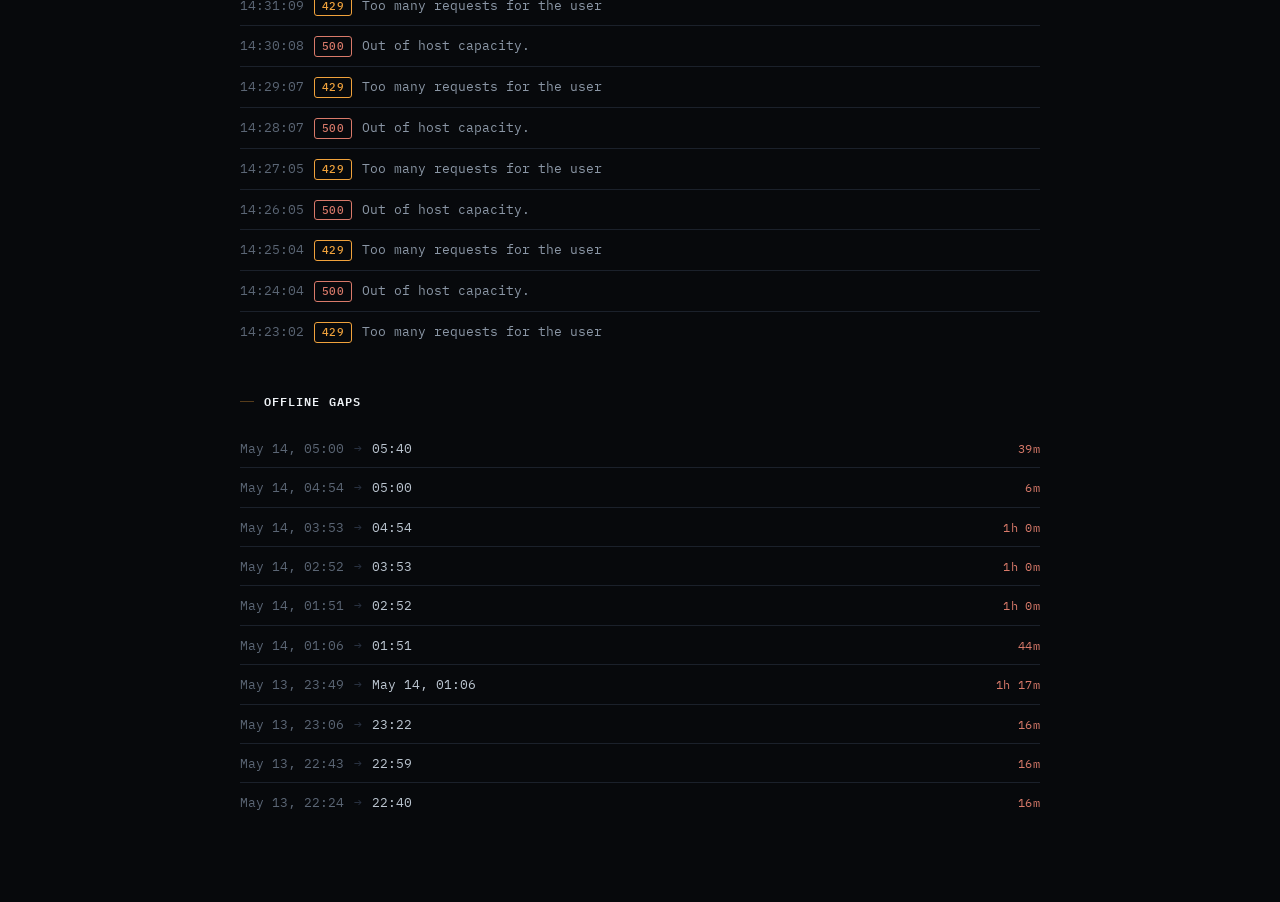
==== commit 0e460491: "publish: 2026-05-14T12:43:04Z" ====
--- a/index.html
+++ b/index.html
@@ -13,7 +13,7 @@
   <link rel="icon" href="data:image/svg+xml,%3Csvg%20xmlns='http://www.w3.org/2000/svg'%20viewBox='0%200%2032%2032'%3E%3Ccircle%20cx='16'%20cy='16'%20r='11'%20fill='none'%20stroke='%23f0a23c'%20stroke-width='2.5'/%3E%3Ccircle%20cx='16'%20cy='16'%20r='4'%20fill='%23f0a23c'/%3E%3C/svg%3E">
   <link rel="preconnect" href="https://fonts.googleapis.com">
   <link rel="preconnect" href="https://fonts.gstatic.com" crossorigin>
-  <link href="https://fonts.googleapis.com/css2?family=IBM+Plex+Mono:wght@400;500;600&family=Instrument+Serif:ital@0;1&display=swap" rel="stylesheet">
+  <link href="https://fonts.googleapis.com/css2?family=IBM+Plex+Mono:wght@400;500;600&display=swap" rel="stylesheet">
   <link rel="stylesheet" href="style.css">
 </head>
 <body class="state-hunting">
@@ -23,7 +23,10 @@
   <div class="frame">
     <header class="masthead">
       <span class="wordmark">getOracle</span>
-      <span class="coords">eu-stockholm-1 · VM.Standard.A1.Flex</span>
+      <div class="masthead-meta">
+        <span class="coords">eu-stockholm-1 · VM.Standard.A1.Flex</span>
+        <span class="updated" id="updated">—</span>
+      </div>
     </header>
 
     <section class="hero" id="hero">
@@ -87,11 +90,6 @@
       <div class="panel-head"><h2>Offline gaps</h2></div>
       <ul class="gaplist" id="gaps"></ul>
     </section>
-
-    <footer class="footer">
-      <span class="footer-mark">getOracle</span>
-      <span id="footer-caption">—</span>
-    </footer>
   </div>
 
   <script src="app.js"></script>
--- a/style.css
+++ b/style.css
@@ -1,7 +1,8 @@
 /* getOracle — "Observatory watch" dashboard.
-   A dark listening station: editorial serif accents over monospace data,
-   a state-driven signal colour (amber while hunting, green on success,
-   red if the feed drops). Swap --signal and the whole page re-themes. */
+   A dark listening station rendered entirely in monospace: hierarchy comes
+   from weight, scale and colour, not a second typeface. A state-driven
+   signal colour (amber while hunting, green on success, red if the feed
+   drops) re-themes the whole page from one variable. */
 
 :root {
   --ink:        #07090c;
@@ -9,7 +10,6 @@
   --panel-2:    #10141a;
   --line:       #1b212b;
   --line-bright:#283140;
-  --dim:        #59657580;
   --dim-solid:  #5b6675;
   --mid:        #8b97a6;
   --text:       #bcc6d1;
@@ -24,8 +24,7 @@
 
   --reject:  #d97a6a;
 
-  --serif: 'Instrument Serif', ui-serif, Georgia, 'Times New Roman', serif;
-  --mono:  'IBM Plex Mono', ui-monospace, SFMono-Regular, Menlo, Monaco, Consolas, monospace;
+  --mono: 'IBM Plex Mono', ui-monospace, SFMono-Regular, Menlo, Monaco, Consolas, monospace;
 
   --radius: 4px;
   --plot-height: 178px;
@@ -96,12 +95,12 @@
 .frame {
   max-width: 880px;
   margin: 0 auto;
-  padding: 0 var(--frame-pad) 64px;
+  padding: 0 var(--frame-pad) 80px;
 }
 
 .masthead {
   display: flex;
-  align-items: baseline;
+  align-items: flex-start;
   justify-content: space-between;
   gap: 16px;
   padding: 26px 0 22px;
@@ -109,11 +108,18 @@
 }
 
 .wordmark {
-  font-family: var(--serif);
-  font-size: 30px;
-  line-height: 1;
-  letter-spacing: 0.01em;
+  font-size: 20px;
+  font-weight: 600;
+  letter-spacing: -0.01em;
   color: var(--bright);
+}
+
+.masthead-meta {
+  display: flex;
+  flex-direction: column;
+  align-items: flex-end;
+  gap: 4px;
+  text-align: right;
 }
 
 .coords {
@@ -123,6 +129,12 @@
   color: var(--dim-solid);
 }
 
+.updated {
+  font-size: 10px;
+  letter-spacing: 0.04em;
+  color: var(--line-bright);
+}
+
 /* ---- hero ---------------------------------------------------------------- */
 
 .hero {
@@ -133,14 +145,14 @@
 .hero-state {
   display: flex;
   align-items: center;
-  gap: 18px;
+  gap: 16px;
 }
 
 .dot {
   position: relative;
   flex: none;
-  width: 13px;
-  height: 13px;
+  width: 12px;
+  height: 12px;
   border-radius: 50%;
   background: var(--signal);
   box-shadow: 0 0 0 0 var(--signal-glow);
@@ -150,24 +162,23 @@
 
 @keyframes pulse {
   0%   { box-shadow: 0 0 0 0 color-mix(in srgb, var(--signal) 55%, transparent); }
-  70%  { box-shadow: 0 0 0 16px transparent; }
+  70%  { box-shadow: 0 0 0 15px transparent; }
   100% { box-shadow: 0 0 0 0 transparent; }
 }
 
 .state-word {
-  font-family: var(--serif);
-  font-size: clamp(44px, 9vw, 76px);
-  font-weight: 400;
-  line-height: 0.98;
-  letter-spacing: -0.005em;
+  font-size: clamp(32px, 6.5vw, 52px);
+  font-weight: 600;
+  line-height: 1.05;
+  letter-spacing: -0.02em;
   color: var(--bright);
 }
 body.state-created .state-word,
-body.state-error   .state-word { font-style: italic; color: var(--signal-ink); }
+body.state-error   .state-word { color: var(--signal-ink); }
 
 .hero-sub {
   margin-top: 18px;
-  max-width: 46ch;
+  max-width: 52ch;
   color: var(--mid);
   font-size: 14px;
   line-height: 1.65;
@@ -191,9 +202,10 @@
 }
 
 .metric-value {
-  font-family: var(--serif);
-  font-size: clamp(40px, 7vw, 58px);
-  line-height: 1;
+  font-size: clamp(30px, 5.5vw, 44px);
+  font-weight: 500;
+  line-height: 1.05;
+  letter-spacing: -0.01em;
   color: var(--bright);
   font-variant-numeric: tabular-nums;
 }
@@ -233,18 +245,18 @@
 }
 
 .panel h2 {
-  font-family: var(--serif);
-  font-size: 21px;
-  font-weight: 400;
-  letter-spacing: 0.005em;
+  font-size: 12px;
+  font-weight: 600;
+  letter-spacing: 0.09em;
+  text-transform: uppercase;
   color: var(--bright);
 }
 .panel h2::before {
   content: "";
   display: inline-block;
-  width: 16px;
+  width: 14px;
   height: 1px;
-  margin: 0 11px 5px 0;
+  margin: 0 10px 3px 0;
   background: var(--signal-line);
   vertical-align: middle;
 }
@@ -433,8 +445,8 @@
   font-weight: 500;
 }
 .stat-num {
-  font-family: var(--serif);
-  font-size: 30px;
+  font-size: 25px;
+  font-weight: 500;
   line-height: 1;
   color: var(--bright);
   font-variant-numeric: tabular-nums;
@@ -499,37 +511,15 @@
   letter-spacing: 0.03em;
 }
 
-/* ---- footer -------------------------------------------------------------- */
-
-.footer {
-  display: flex;
-  align-items: baseline;
-  justify-content: space-between;
-  gap: 16px;
-  margin-top: 56px;
-  padding-top: 22px;
-  border-top: 1px solid var(--line);
-  font-size: 11px;
-  letter-spacing: 0.05em;
-  color: var(--dim-solid);
-}
-.footer-mark {
-  font-family: var(--serif);
-  font-size: 15px;
-  letter-spacing: 0.02em;
-  color: var(--mid);
-}
-
 /* ---- load-in stagger ----------------------------------------------------- */
 
-.masthead, .hero, .chart-panel, .panel-row, .panel, .footer {
+.masthead, .hero, .chart-panel, .panel-row, .panel {
   animation: rise 620ms cubic-bezier(.2,.7,.2,1) backwards;
 }
 .hero       { animation-delay: 60ms; }
 .chart-panel{ animation-delay: 130ms; }
 .panel-row  { animation-delay: 190ms; }
 .panel-row ~ .panel { animation-delay: 250ms; }
-.footer     { animation-delay: 310ms; }
 
 @keyframes rise {
   from { opacity: 0; transform: translateY(14px); }
@@ -540,12 +530,12 @@
 
 @media (max-width: 620px) {
   :root { --frame-pad: 22px; --plot-height: 150px; }
-  .masthead { flex-direction: column; gap: 4px; }
+  .masthead { flex-direction: column; align-items: flex-start; gap: 8px; }
+  .masthead-meta { align-items: flex-start; text-align: left; }
   .hero { padding: 40px 0 38px; }
   .hero-metrics { gap: 22px; }
   .panel-row { grid-template-columns: 1fr; gap: 0; }
   .panel-row .panel:last-child { margin-top: 40px; }
-  .footer { flex-direction: column; gap: 6px; }
 }
 
 /* ---- reduced motion ------------------------------------------------------ */
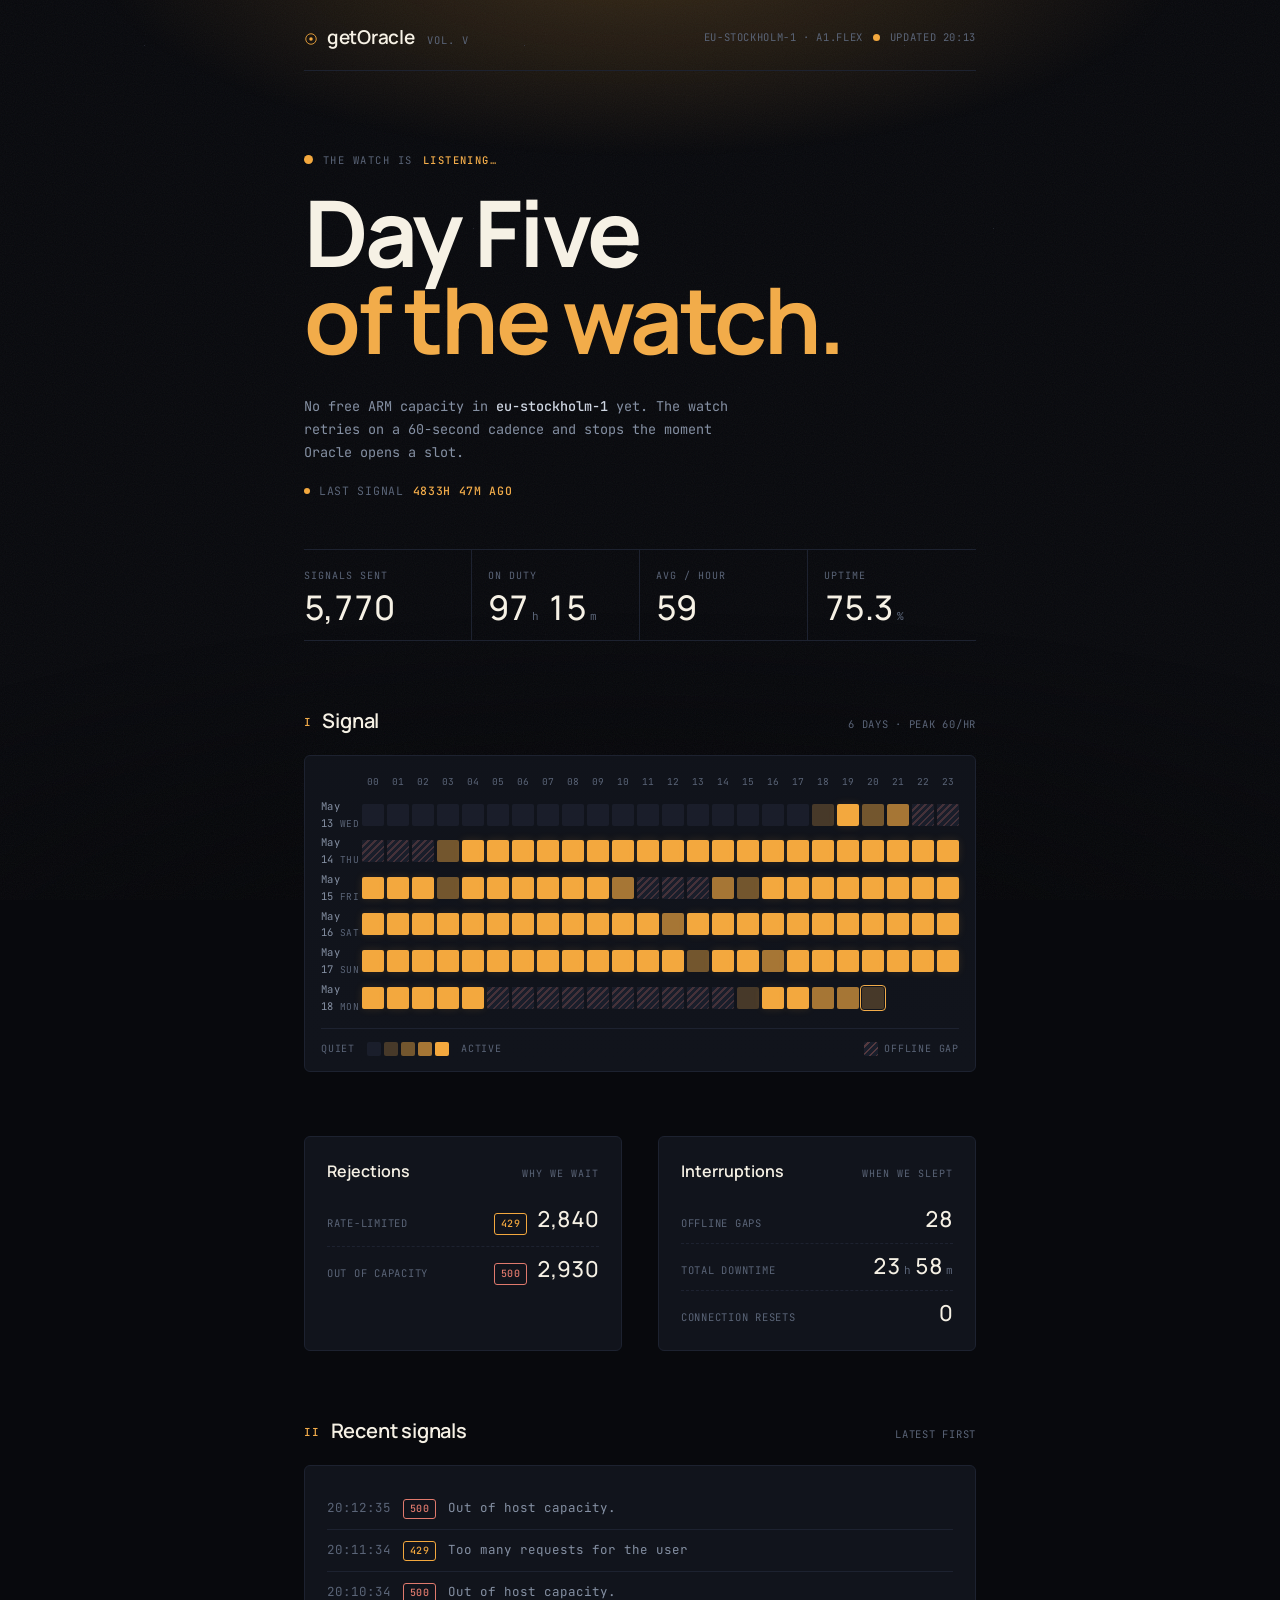
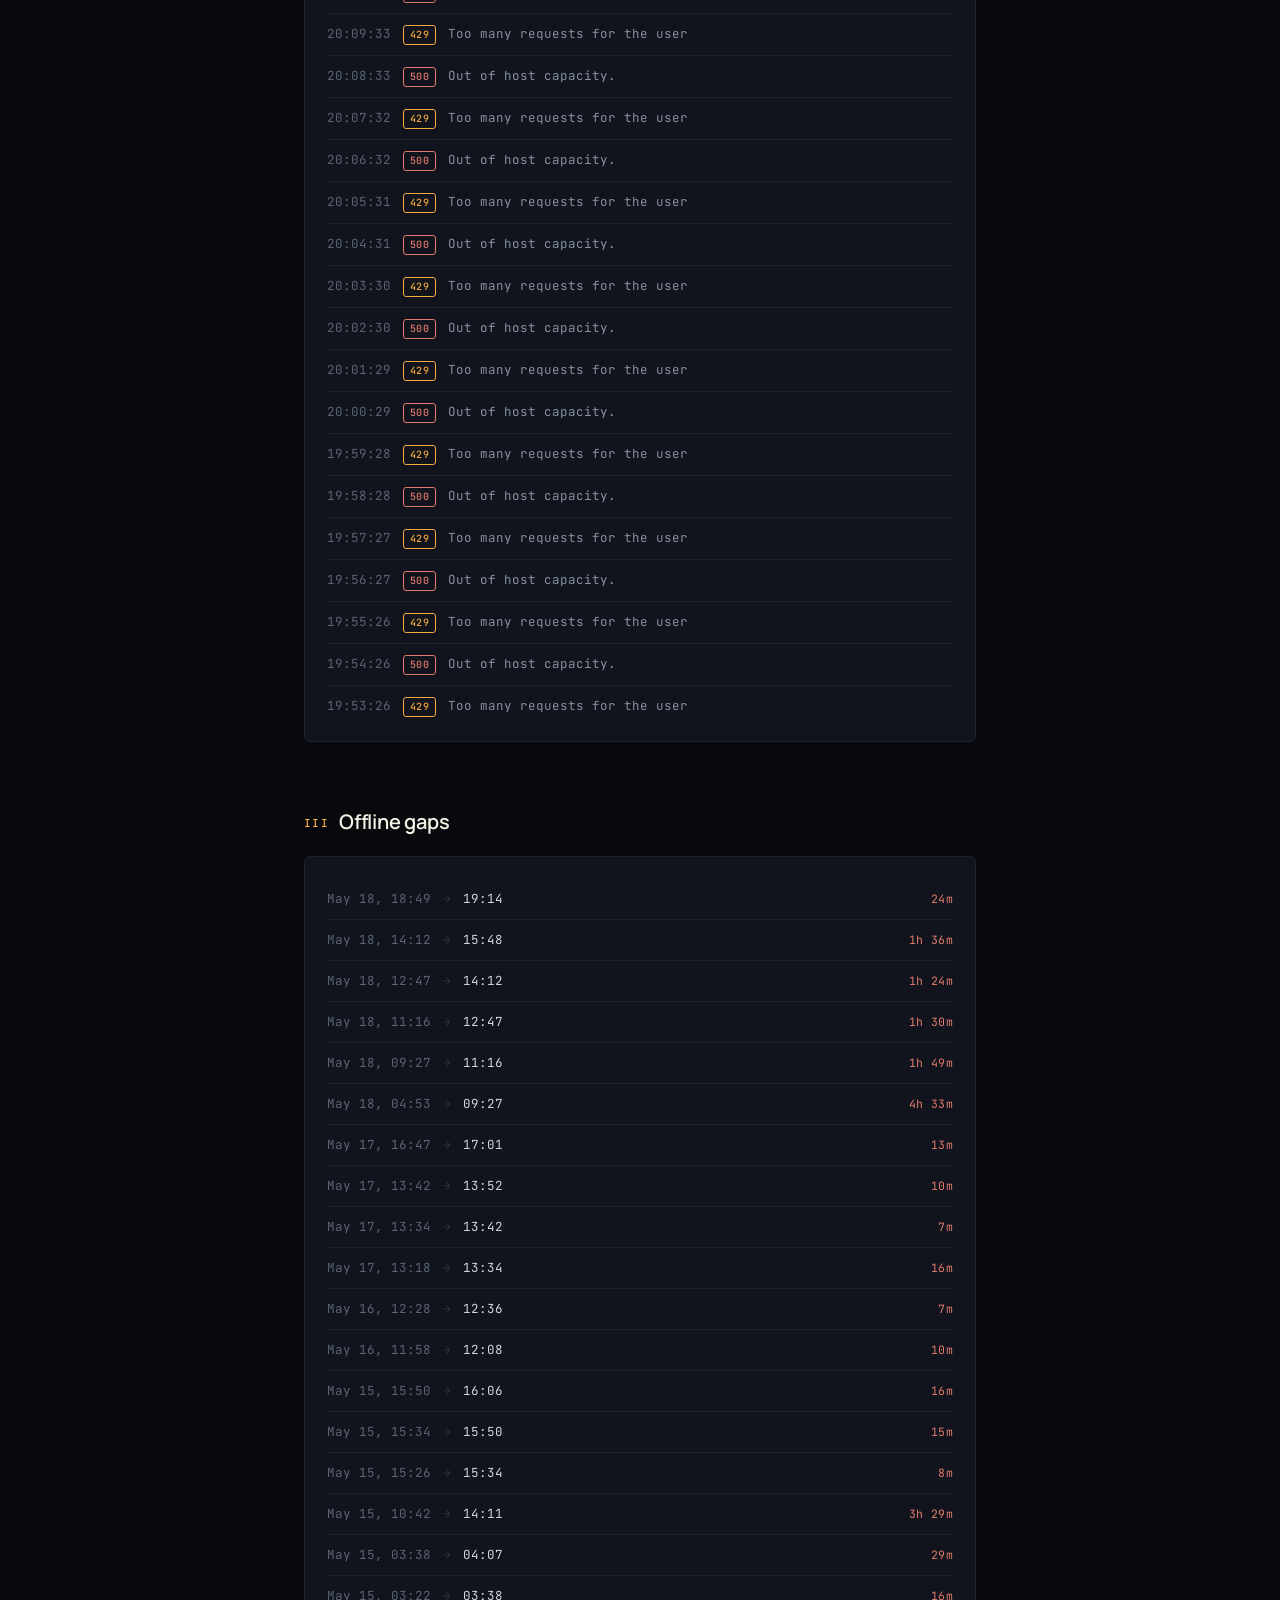
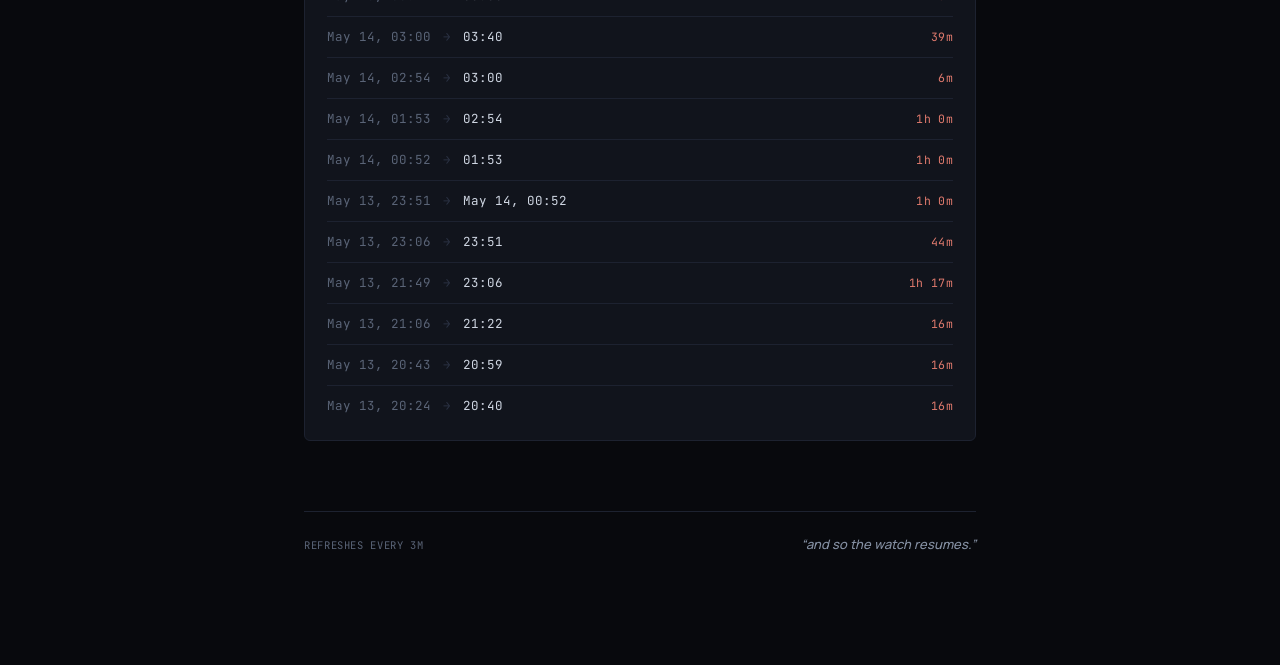
==== commit 4e1f53b0: "publish: 2026-05-18T20:13:32Z" ====
--- a/index.html
+++ b/index.html
@@ -2,95 +2,141 @@
 <html lang="en">
 <head>
   <meta charset="UTF-8">
-  <meta name="viewport" content="width=device-width, initial-scale=1.0">
+  <meta name="viewport" content="width=device-width, initial-scale=1.0, viewport-fit=cover">
   <meta http-equiv="refresh" content="180">
   <title>getOracle — capacity watch</title>
   <meta name="description" content="A live watch for Oracle Free Tier ARM capacity (VM.Standard.A1.Flex) in eu-stockholm-1.">
-  <meta name="theme-color" content="#07090c">
+  <meta name="theme-color" content="#08090d">
   <meta property="og:title" content="getOracle — capacity watch">
   <meta property="og:description" content="Listening for Oracle Free Tier ARM capacity in eu-stockholm-1.">
   <meta property="og:type" content="website">
   <link rel="icon" href="data:image/svg+xml,%3Csvg%20xmlns='http://www.w3.org/2000/svg'%20viewBox='0%200%2032%2032'%3E%3Ccircle%20cx='16'%20cy='16'%20r='11'%20fill='none'%20stroke='%23f0a23c'%20stroke-width='2.5'/%3E%3Ccircle%20cx='16'%20cy='16'%20r='4'%20fill='%23f0a23c'/%3E%3C/svg%3E">
   <link rel="preconnect" href="https://fonts.googleapis.com">
   <link rel="preconnect" href="https://fonts.gstatic.com" crossorigin>
-  <link href="https://fonts.googleapis.com/css2?family=IBM+Plex+Mono:wght@400;500;600&display=swap" rel="stylesheet">
+  <link href="https://fonts.googleapis.com/css2?family=Manrope:wght@400;500;600;700;800&family=JetBrains+Mono:wght@400;500;600&display=swap" rel="stylesheet">
   <link rel="stylesheet" href="style.css">
 </head>
 <body class="state-hunting">
-  <div class="bg-grid" aria-hidden="true"></div>
-  <div class="bg-grain" aria-hidden="true"></div>
+  <div class="grain" aria-hidden="true"></div>
 
-  <div class="frame">
+  <main>
     <header class="masthead">
-      <span class="wordmark">getOracle</span>
-      <div class="masthead-meta">
-        <span class="coords">eu-stockholm-1 · VM.Standard.A1.Flex</span>
-        <span class="updated" id="updated">—</span>
+      <div class="mark">
+        <svg viewBox="0 0 32 32" aria-hidden="true">
+          <circle cx="16" cy="16" r="12" fill="none" stroke="var(--signal)" stroke-width="2"/>
+          <circle cx="16" cy="16" r="4"  fill="var(--signal)"/>
+        </svg>
+        <span class="name">getOracle</span>
+        <span class="vol" id="vol">Vol. —</span>
+      </div>
+      <div class="meta">
+        <span>eu-stockholm-1 · A1.Flex</span>
+        <span class="dot" aria-hidden="true"></span>
+        <span id="updated">—</span>
       </div>
     </header>
 
-    <section class="hero" id="hero">
-      <div class="hero-state">
-        <span class="dot" id="dot" aria-hidden="true"></span>
-        <h1 class="state-word" id="state-word">opening channel…</h1>
-      </div>
-      <p class="hero-sub" id="hero-sub">Connecting to the watch log.</p>
-
-      <div class="hero-metrics">
-        <div class="metric">
-          <div class="metric-value" id="m-attempts">—</div>
-          <div class="metric-label">attempts logged</div>
-        </div>
-        <div class="metric-sep" aria-hidden="true"></div>
-        <div class="metric">
-          <div class="metric-value" id="m-watch">—</div>
-          <div class="metric-label">time on watch</div>
-        </div>
+    <section class="hero">
+      <div class="eyebrow">
+        <span class="pip" aria-hidden="true"></span>
+        <span>The watch is</span>
+        <span class="now" id="eyebrow-state">listening…</span>
       </div>
 
-      <p class="hero-readout" id="hero-readout">—</p>
+      <h1 class="hero-title">
+        <span id="hero-day">Day —</span>
+        <br>
+        <span class="accent">of the watch.</span>
+      </h1>
+
+      <p class="hero-lede" id="hero-lede">
+        Reading the signal log…
+      </p>
+
+      <p class="last-sig"><span class="ping" aria-hidden="true"></span>last signal <b id="last-rel">—</b></p>
+
+      <dl class="stats-row">
+        <div class="stat">
+          <dt>Signals sent</dt>
+          <dd id="stat-attempts">—</dd>
+        </div>
+        <div class="stat">
+          <dt>On duty</dt>
+          <dd id="stat-watch">—</dd>
+        </div>
+        <div class="stat">
+          <dt>Avg / hour</dt>
+          <dd id="stat-rate">—</dd>
+        </div>
+        <div class="stat">
+          <dt>Uptime</dt>
+          <dd id="stat-uptime">—</dd>
+        </div>
+      </dl>
     </section>
 
-    <section class="panel chart-panel">
-      <div class="panel-head">
-        <h2>Signal log</h2>
-        <span class="panel-note" id="chart-note">—</span>
+    <section class="block">
+      <div class="section-head">
+        <h2><span class="num">I</span>Signal</h2>
+        <span class="section-note" id="heatmap-note">—</span>
       </div>
-      <div class="chart">
-        <div class="chart-yaxis" id="chart-yaxis"></div>
-        <div class="chart-main">
-          <div class="chart-plot">
-            <div class="chart-grid" id="chart-grid"></div>
-            <div class="chart-gaps" id="chart-gaps"></div>
-            <div class="timeline" id="timeline"></div>
-            <div class="now-marker" id="now-marker"><span>now</span></div>
-          </div>
-          <div class="chart-xaxis" id="chart-xaxis"></div>
+      <div class="heatmap-wrap">
+        <div class="heatmap" id="heatmap" role="img" aria-label="Hourly attempt heatmap"></div>
+        <div class="heatmap-legend">
+          <span>quiet</span>
+          <span class="swatches">
+            <span class="sw"></span>
+            <span class="sw l1"></span>
+            <span class="sw l2"></span>
+            <span class="sw l3"></span>
+            <span class="sw l4"></span>
+          </span>
+          <span>active</span>
+          <span class="gap-key">
+            <span class="sw"></span>
+            <span>offline gap</span>
+          </span>
         </div>
       </div>
     </section>
 
-    <div class="panel-row">
-      <section class="panel">
-        <div class="panel-head"><h2>Rejections</h2></div>
-        <ul class="statlist" id="rejections"></ul>
-      </section>
-      <section class="panel">
-        <div class="panel-head"><h2>Interruptions</h2></div>
-        <ul class="statlist" id="interruptions"></ul>
-      </section>
-    </div>
-
-    <section class="panel">
-      <div class="panel-head"><h2>Recent signals</h2></div>
-      <ul class="loglist" id="log-tail"></ul>
+    <section class="block">
+      <div class="grid-two">
+        <article class="panel">
+          <div class="panel-head"><h3>Rejections</h3><span class="kicker">why we wait</span></div>
+          <ul class="kv" id="rejections"></ul>
+        </article>
+        <article class="panel">
+          <div class="panel-head"><h3>Interruptions</h3><span class="kicker">when we slept</span></div>
+          <ul class="kv" id="interruptions"></ul>
+        </article>
+      </div>
     </section>
 
-    <section class="panel">
-      <div class="panel-head"><h2>Offline gaps</h2></div>
-      <ul class="gaplist" id="gaps"></ul>
+    <section class="block">
+      <div class="section-head">
+        <h2><span class="num">II</span>Recent signals</h2>
+        <span class="section-note">latest first</span>
+      </div>
+      <div class="panel">
+        <ul class="log" id="log-tail"></ul>
+      </div>
     </section>
-  </div>
+
+    <section class="block">
+      <div class="section-head">
+        <h2><span class="num">III</span>Offline gaps</h2>
+      </div>
+      <div class="panel">
+        <ul class="gaps" id="gaps"></ul>
+      </div>
+    </section>
+
+    <div class="colophon">
+      <span>refreshes every 3m</span>
+      <em>“and so the watch resumes.”</em>
+    </div>
+  </main>
 
   <script src="app.js"></script>
 </body>
--- a/style.css
+++ b/style.css
@@ -1,544 +1,672 @@
-/* getOracle — "Observatory watch" dashboard.
-   A dark listening station rendered entirely in monospace: hierarchy comes
-   from weight, scale and colour, not a second typeface. A state-driven
-   signal colour (amber while hunting, green on success, red if the feed
-   drops) re-themes the whole page from one variable. */
+/* getOracle v2 — "Field journal" preview.
+   A more editorial take: serif display + mono data, calendar heatmap
+   in place of the 124-bar timeline (so the chart survives a 320px
+   screen), single-column rhythm that scales to a 720px reading
+   width on desktop. The state-driven --signal var still re-themes
+   the whole page on capacity / error states. */
 
 :root {
-  --ink:        #07090c;
-  --panel:      #0c0f14;
-  --panel-2:    #10141a;
-  --line:       #1b212b;
-  --line-bright:#283140;
-  --dim-solid:  #5b6675;
-  --mid:        #8b97a6;
-  --text:       #bcc6d1;
-  --bright:     #eef2f6;
-
-  /* state-driven accent — see body.state-* overrides below */
-  --signal:      #f0a23c;
-  --signal-soft: color-mix(in srgb, var(--signal) 13%, transparent);
-  --signal-line: color-mix(in srgb, var(--signal) 34%, transparent);
+  --ink:        #08090d;
+  --ink-2:      #0c0e14;
+  --panel:      #11141c;
+  --panel-2:    #161a23;
+  --rule:       #1d2230;
+  --rule-2:     #2a3142;
+  --dim:        #5a6477;
+  --muted:      #8590a3;
+  --text:       #cfd6e2;
+  --bright:     #f6f1e5;
+  --paper:      #e9e0cf;
+
+  --signal:      #f3a83e;
+  --signal-ink:  color-mix(in srgb, var(--signal) 92%, var(--paper));
+  --signal-soft: color-mix(in srgb, var(--signal) 14%, transparent);
+  --signal-line: color-mix(in srgb, var(--signal) 38%, transparent);
   --signal-glow: color-mix(in srgb, var(--signal) 22%, transparent);
-  --signal-ink:  color-mix(in srgb, var(--signal) 88%, var(--bright));
-
-  --reject:  #d97a6a;
-
-  --mono: 'IBM Plex Mono', ui-monospace, SFMono-Regular, Menlo, Monaco, Consolas, monospace;
-
-  --radius: 4px;
-  --plot-height: 178px;
-  --frame-pad: 40px;
-}
-
-body.state-created { --signal: #54d18c; }
-body.state-error   { --signal: #d96a6a; }
+
+  --reject:    #e07a6d;
+  --cool:      #6c8db5;
+
+  --serif: 'Manrope', 'Inter', system-ui, sans-serif;
+  --mono:  'JetBrains Mono', ui-monospace, SFMono-Regular, Menlo, monospace;
+
+  --radius: 6px;
+  --gutter: clamp(20px, 5vw, 44px);
+}
+
+body.state-created { --signal: #5fd28e; }
+body.state-error   { --signal: #df6a6a; }
 
 * { box-sizing: border-box; margin: 0; padding: 0; }
-
 html { -webkit-text-size-adjust: 100%; }
 
 body {
   background: var(--ink);
   color: var(--text);
   font-family: var(--mono);
-  font-size: 15px;
+  font-size: 14.5px;
   line-height: 1.6;
-  font-weight: 400;
   -webkit-font-smoothing: antialiased;
   min-height: 100vh;
   position: relative;
   overflow-x: hidden;
 }
 
-/* ---- atmosphere ---------------------------------------------------------- */
-
-/* a faint radar grid, anchored, with a soft signal-tinted glow up top */
-.bg-grid {
-  position: fixed;
-  inset: 0;
+/* ───── atmosphere ──────────────────────────────────────────────── */
+
+/* a paper-faint grid + a star-field of single pixels.
+   both anchored, both masked toward the top where the eye lives. */
+body::before {
+  content: "";
+  position: fixed; inset: 0;
+  z-index: -2;
+  pointer-events: none;
+  background:
+    radial-gradient(70% 38% at 50% -6%, var(--signal-glow) 0%, transparent 62%),
+    radial-gradient(120% 60% at 50% 110%, color-mix(in srgb, var(--ink) 60%, #000) 0%, transparent 70%);
+  transition: background 700ms ease;
+}
+
+body::after {
+  content: "";
+  position: fixed; inset: 0;
   z-index: -2;
   pointer-events: none;
   background-image:
-    linear-gradient(var(--line) 1px, transparent 1px),
-    linear-gradient(90deg, var(--line) 1px, transparent 1px);
-  background-size: 64px 64px;
-  -webkit-mask-image: radial-gradient(140% 80% at 50% 0%, #000 0%, transparent 72%);
-          mask-image: radial-gradient(140% 80% at 50% 0%, #000 0%, transparent 72%);
-  opacity: 0.5;
-}
-
-body::before {
-  content: "";
-  position: fixed;
-  inset: 0;
-  z-index: -2;
-  pointer-events: none;
-  background:
-    radial-gradient(80% 46% at 50% -4%, var(--signal-glow) 0%, transparent 60%),
-    radial-gradient(120% 60% at 50% 110%, color-mix(in srgb, var(--ink) 60%, #000) 0%, transparent 70%);
-  transition: background 600ms ease;
-}
-
-/* fine film grain */
-.bg-grain {
-  position: fixed;
-  inset: 0;
+    radial-gradient(1px 1px at 10% 18%, #6e7790 50%, transparent 51%),
+    radial-gradient(1px 1px at 80% 8%,  #4a526a 50%, transparent 51%),
+    radial-gradient(1px 1px at 23% 70%, #3a4156 50%, transparent 51%),
+    radial-gradient(1px 1px at 91% 44%, #6e7790 50%, transparent 51%),
+    radial-gradient(1px 1px at 55% 30%, #3a4156 50%, transparent 51%),
+    radial-gradient(1px 1px at 68% 88%, #4a526a 50%, transparent 51%),
+    radial-gradient(1px 1px at 38% 12%, #4a526a 50%, transparent 51%),
+    radial-gradient(1px 1px at 5% 60%,  #3a4156 50%, transparent 51%);
+  background-size: 320px 320px, 460px 460px, 400px 400px, 520px 520px, 360px 360px, 440px 440px, 380px 380px, 500px 500px;
+  opacity: .55;
+  -webkit-mask-image: radial-gradient(120% 70% at 50% 0%, #000 0%, transparent 78%);
+          mask-image: radial-gradient(120% 70% at 50% 0%, #000 0%, transparent 78%);
+}
+
+.grain {
+  position: fixed; inset: 0;
   z-index: -1;
   pointer-events: none;
-  opacity: 0.04;
-  background-image: url("data:image/svg+xml,%3Csvg xmlns='http://www.w3.org/2000/svg' width='160' height='160'%3E%3Cfilter id='n'%3E%3CfeTurbulence type='fractalNoise' baseFrequency='0.85' numOctaves='3' stitchTiles='stitch'/%3E%3C/filter%3E%3Crect width='100%25' height='100%25' filter='url(%23n)'/%3E%3C/svg%3E");
-}
-
-/* ---- frame --------------------------------------------------------------- */
-
-.frame {
-  max-width: 880px;
+  opacity: 0.05;
+  background-image: url("data:image/svg+xml,%3Csvg xmlns='http://www.w3.org/2000/svg' width='200' height='200'%3E%3Cfilter id='n'%3E%3CfeTurbulence type='fractalNoise' baseFrequency='.9' numOctaves='2' stitchTiles='stitch'/%3E%3C/filter%3E%3Crect width='100%25' height='100%25' filter='url(%23n)'/%3E%3C/svg%3E");
+}
+
+/* ───── frame ───────────────────────────────────────────────────── */
+
+main {
+  max-width: 760px;
   margin: 0 auto;
-  padding: 0 var(--frame-pad) 80px;
-}
+  padding: 0 var(--gutter) clamp(60px, 12vw, 110px);
+}
+
+/* ───── masthead ────────────────────────────────────────────────── */
 
 .masthead {
   display: flex;
-  align-items: flex-start;
+  align-items: center;
   justify-content: space-between;
-  gap: 16px;
-  padding: 26px 0 22px;
-  border-bottom: 1px solid var(--line);
-}
-
-.wordmark {
-  font-size: 20px;
+  gap: 12px;
+  padding: 22px 0 18px;
+  border-bottom: 1px solid var(--rule);
+}
+
+.mark {
+  display: flex;
+  align-items: baseline;
+  gap: 9px;
+}
+.mark svg {
+  width: 14px; height: 14px;
+  transform: translateY(2px);
+}
+.mark .name {
+  font-family: var(--serif);
+  font-size: 19px;
   font-weight: 600;
-  letter-spacing: -0.01em;
+  letter-spacing: -0.015em;
   color: var(--bright);
 }
-
-.masthead-meta {
-  display: flex;
-  flex-direction: column;
-  align-items: flex-end;
-  gap: 4px;
+.mark .vol {
+  font-family: var(--mono);
+  font-size: 10.5px;
+  letter-spacing: 0.08em;
+  text-transform: uppercase;
+  color: var(--dim);
+  margin-left: 4px;
+}
+
+.meta {
+  display: flex;
+  align-items: center;
+  gap: 10px;
+  font-size: 10.5px;
+  letter-spacing: 0.06em;
+  text-transform: uppercase;
+  color: var(--dim);
   text-align: right;
 }
-
-.coords {
-  font-size: 11px;
-  letter-spacing: 0.06em;
-  text-transform: uppercase;
-  color: var(--dim-solid);
-}
-
-.updated {
-  font-size: 10px;
-  letter-spacing: 0.04em;
-  color: var(--line-bright);
-}
-
-/* ---- hero ---------------------------------------------------------------- */
-
-.hero {
-  padding: 56px 0 52px;
-  border-bottom: 1px solid var(--line);
-}
-
-.hero-state {
-  display: flex;
-  align-items: center;
-  gap: 16px;
-}
-
-.dot {
-  position: relative;
-  flex: none;
-  width: 12px;
-  height: 12px;
+.meta .dot {
+  width: 7px; height: 7px;
   border-radius: 50%;
   background: var(--signal);
   box-shadow: 0 0 0 0 var(--signal-glow);
   animation: pulse 2.6s ease-out infinite;
-  transition: background 600ms ease;
-}
-
+  flex: none;
+}
 @keyframes pulse {
-  0%   { box-shadow: 0 0 0 0 color-mix(in srgb, var(--signal) 55%, transparent); }
-  70%  { box-shadow: 0 0 0 15px transparent; }
+  0%   { box-shadow: 0 0 0 0 color-mix(in srgb, var(--signal) 50%, transparent); }
+  70%  { box-shadow: 0 0 0 11px transparent; }
   100% { box-shadow: 0 0 0 0 transparent; }
 }
 
-.state-word {
-  font-size: clamp(32px, 6.5vw, 52px);
+/* ───── hero ────────────────────────────────────────────────────── */
+
+.hero {
+  padding: clamp(40px, 9vw, 76px) 0 0;
+}
+
+.eyebrow {
+  display: inline-flex;
+  align-items: center;
+  gap: 10px;
+  font-size: 10.5px;
+  letter-spacing: 0.14em;
+  text-transform: uppercase;
+  color: var(--dim);
+}
+.eyebrow .pip {
+  width: 9px; height: 9px;
+  border-radius: 50%;
+  background: var(--signal);
+  box-shadow: 0 0 0 0 var(--signal-glow);
+  animation: pulse 2.6s ease-out infinite;
+  flex: none;
+}
+.eyebrow .now {
+  color: var(--signal-ink);
+  font-weight: 500;
+}
+
+.hero-title {
+  margin-top: 18px;
+  font-family: var(--serif);
+  font-weight: 700;
+  font-size: clamp(46px, 11vw, 92px);
+  line-height: 0.95;
+  letter-spacing: -0.035em;
+  color: var(--bright);
+}
+.hero-title .accent {
+  font-weight: 700;
+  color: var(--signal-ink);
+}
+
+.hero-lede {
+  margin-top: clamp(22px, 4vw, 32px);
+  max-width: 56ch;
+  font-family: var(--mono);
+  font-size: 13.5px;
+  line-height: 1.7;
+  color: var(--muted);
+}
+.hero-lede strong {
+  color: var(--text);
+  font-weight: 500;
+}
+
+.last-sig {
+  margin-top: 18px;
+  display: inline-flex;
+  align-items: center;
+  gap: 9px;
+  font-family: var(--mono);
+  font-size: 11.5px;
+  letter-spacing: 0.06em;
+  text-transform: uppercase;
+  color: var(--dim-solid, var(--dim));
+}
+.last-sig .ping {
+  width: 6px; height: 6px;
+  border-radius: 50%;
+  background: var(--signal);
+  box-shadow: 0 0 0 0 var(--signal-glow);
+  animation: pulse 2.6s ease-out infinite;
+}
+.last-sig b {
+  color: var(--signal-ink);
+  font-weight: 500;
+  font-variant-numeric: tabular-nums;
+}
+
+/* a 4-up editorial stat row that reflows to 2-up on mobile */
+.stats-row {
+  margin-top: clamp(32px, 6vw, 48px);
+  display: grid;
+  grid-template-columns: repeat(4, 1fr);
+  gap: 0;
+  border-top: 1px solid var(--rule);
+  border-bottom: 1px solid var(--rule);
+}
+.stat {
+  padding: 18px 16px 16px 0;
+  border-right: 1px solid var(--rule);
+}
+.stat:nth-child(4n) { border-right: none; }
+.stat:not(:first-child) { padding-left: 16px; }
+
+.stat dt {
+  font-family: var(--mono);
+  font-size: 10px;
+  letter-spacing: 0.1em;
+  text-transform: uppercase;
+  color: var(--dim);
+}
+.stat dd {
+  margin-top: 6px;
+  font-family: var(--serif);
+  font-size: clamp(24px, 4.6vw, 34px);
+  font-weight: 500;
+  line-height: 1;
+  letter-spacing: -0.015em;
+  color: var(--bright);
+  font-variant-numeric: tabular-nums;
+}
+.stat dd .unit {
+  font-family: var(--mono);
+  font-size: 11px;
+  font-weight: 400;
+  letter-spacing: 0.04em;
+  color: var(--dim);
+  margin-left: 3px;
+}
+
+/* ───── section heads ───────────────────────────────────────────── */
+
+section.block { margin-top: clamp(40px, 7vw, 64px); }
+
+.section-head {
+  display: flex;
+  align-items: baseline;
+  justify-content: space-between;
+  gap: 14px;
+  margin-bottom: 18px;
+}
+.section-head h2 {
+  font-family: var(--serif);
   font-weight: 600;
-  line-height: 1.05;
-  letter-spacing: -0.02em;
-  color: var(--bright);
-}
-body.state-created .state-word,
-body.state-error   .state-word { color: var(--signal-ink); }
-
-.hero-sub {
-  margin-top: 18px;
-  max-width: 52ch;
-  color: var(--mid);
-  font-size: 14px;
-  line-height: 1.65;
-}
-.hero-sub .vpu {
-  display: inline-block;
-  margin-top: 6px;
-  color: var(--dim-solid);
-}
-
-.hero-metrics {
-  display: flex;
-  align-items: stretch;
-  gap: 28px;
-  margin-top: 40px;
-}
-
-.metric-sep {
-  width: 1px;
-  background: var(--line);
-}
-
-.metric-value {
-  font-size: clamp(30px, 5.5vw, 44px);
-  font-weight: 500;
-  line-height: 1.05;
+  font-size: 20px;
   letter-spacing: -0.01em;
   color: var(--bright);
-  font-variant-numeric: tabular-nums;
-}
-
-.metric-label {
-  margin-top: 8px;
+}
+.section-head h2 .num {
+  font-style: normal;
+  font-family: var(--mono);
   font-size: 11px;
+  font-weight: 500;
+  letter-spacing: 0.12em;
+  text-transform: uppercase;
+  color: var(--signal-ink);
+  margin-right: 10px;
+  vertical-align: 2px;
+}
+.section-note {
+  font-family: var(--mono);
+  font-size: 10.5px;
   letter-spacing: 0.07em;
   text-transform: uppercase;
-  color: var(--dim-solid);
-}
-
-.hero-readout {
-  margin-top: 34px;
-  font-size: 12.5px;
-  letter-spacing: 0.02em;
-  color: var(--dim-solid);
-}
-.hero-readout b {
-  font-weight: 500;
-  color: var(--signal-ink);
-}
-.hero-readout .sep { color: var(--line-bright); margin: 0 10px; }
-
-/* ---- panels -------------------------------------------------------------- */
-
-.panel {
-  margin-top: 40px;
-}
-
-.panel-head {
-  display: flex;
-  align-items: baseline;
-  justify-content: space-between;
-  gap: 16px;
-  margin-bottom: 18px;
-}
-
-.panel h2 {
-  font-size: 12px;
-  font-weight: 600;
-  letter-spacing: 0.09em;
-  text-transform: uppercase;
-  color: var(--bright);
-}
-.panel h2::before {
-  content: "";
-  display: inline-block;
-  width: 14px;
-  height: 1px;
-  margin: 0 10px 3px 0;
-  background: var(--signal-line);
-  vertical-align: middle;
-}
-
-.panel-note {
-  font-size: 11px;
-  letter-spacing: 0.05em;
-  text-transform: uppercase;
-  color: var(--dim-solid);
-}
-
-.panel-row {
+  color: var(--dim);
+}
+
+/* ───── heatmap ─────────────────────────────────────────────────── */
+
+.heatmap-wrap {
+  padding: 18px 16px 14px;
+  background:
+    linear-gradient(180deg, color-mix(in srgb, var(--panel) 96%, transparent) 0%, var(--panel) 100%);
+  border: 1px solid var(--rule);
+  border-radius: var(--radius);
+}
+
+.heatmap {
   display: grid;
-  grid-template-columns: 1fr 1fr;
-  gap: 40px;
-}
-
-/* ---- chart --------------------------------------------------------------- */
-
-.chart {
-  display: flex;
-  align-items: flex-start;
-  gap: 10px;
-  padding: 22px 20px 14px;
-  background: var(--panel);
-  border: 1px solid var(--line);
-  border-radius: var(--radius);
-}
-
-.chart-yaxis {
+  grid-template-columns: 38px repeat(24, minmax(0, 1fr));
+  gap: 3px;
+  align-items: center;
+}
+
+.hm-hdr {
+  font-family: var(--mono);
+  font-size: 9.5px;
+  letter-spacing: 0.04em;
+  color: var(--dim);
+  text-align: center;
+  padding: 0 0 6px;
+}
+.hm-hdr.day {
+  text-align: left;
+  padding-left: 0;
+}
+.hm-row-label {
+  font-family: var(--mono);
+  font-size: 10.5px;
+  letter-spacing: 0.04em;
+  color: var(--muted);
+  padding-right: 8px;
+}
+.hm-row-label .dow {
+  color: var(--dim);
+  font-size: 9.5px;
+  letter-spacing: 0.06em;
+  text-transform: uppercase;
+  margin-left: 6px;
+}
+
+.hm-cell {
   position: relative;
-  flex: none;
-  width: 28px;
-  height: var(--plot-height);
-}
-
-.chart-yaxis .tick {
-  position: absolute;
-  right: 0;
-  transform: translateY(50%);
-  font-size: 10px;
-  letter-spacing: 0.04em;
-  color: var(--dim-solid);
-}
-
-.chart-main { flex: 1; min-width: 0; }
-
-.chart-plot {
-  position: relative;
-  height: var(--plot-height);
-}
-
-.chart-grid { position: absolute; inset: 0; z-index: 0; }
-.chart-grid .gridline {
-  position: absolute;
-  left: 0; right: 0;
-  height: 1px;
-  background: var(--line);
-}
-.chart-grid .gridline.base { background: var(--line-bright); }
-
-/* shading behind hours that fell inside an offline gap */
-.chart-gaps {
-  position: absolute;
-  inset: 0;
-  z-index: 1;
-  display: flex;
-  gap: 3px;
-}
-.chart-gaps .gapcell { flex: 1; min-width: 0; }
-.chart-gaps .gapcell.is-gap {
-  background: repeating-linear-gradient(
-    -45deg,
-    color-mix(in srgb, var(--reject) 13%, transparent) 0 2px,
-    transparent 2px 6px
-  );
-}
-
-.timeline {
-  position: relative;
-  z-index: 2;
-  display: flex;
-  align-items: flex-end;
-  gap: 3px;
-  height: 100%;
-}
-
-.timeline .bar {
-  position: relative;
-  flex: 1;
-  min-height: 2px;
-  background: linear-gradient(
-    to top,
-    color-mix(in srgb, var(--signal) 55%, transparent),
-    var(--signal)
-  );
-  border-radius: 1.5px 1.5px 0 0;
-  box-shadow: 0 0 7px var(--signal-soft);
-  transform-origin: bottom;
-  animation: grow 560ms cubic-bezier(.2,.7,.2,1) backwards;
-}
-.timeline .bar.empty {
-  background: var(--line-bright);
-  box-shadow: none;
-}
-
-@keyframes grow { from { transform: scaleY(0); } to { transform: scaleY(1); } }
-
-/* CSS-only hover readout */
-.timeline .bar:hover { filter: brightness(1.18); }
-.timeline .bar[data-label]:hover::after {
+  aspect-ratio: 1 / 1;
+  border-radius: 2px;
+  background: color-mix(in srgb, var(--rule) 75%, transparent);
+  transition: filter 120ms ease, transform 120ms ease;
+}
+.hm-cell.lvl-1 { background: color-mix(in srgb, var(--signal) 22%, var(--panel-2)); }
+.hm-cell.lvl-2 { background: color-mix(in srgb, var(--signal) 42%, var(--panel-2)); }
+.hm-cell.lvl-3 { background: color-mix(in srgb, var(--signal) 65%, var(--panel-2)); }
+.hm-cell.lvl-4 { background: var(--signal); box-shadow: 0 0 8px var(--signal-soft); }
+.hm-cell.gap   {
+  background:
+    repeating-linear-gradient(-45deg,
+      color-mix(in srgb, var(--reject) 22%, transparent) 0 2px,
+      transparent 2px 5px),
+    color-mix(in srgb, var(--rule) 75%, transparent);
+}
+.hm-cell.future { background: transparent; }
+.hm-cell.now {
+  outline: 1px solid var(--signal-ink);
+  outline-offset: 1px;
+}
+.hm-cell:hover { filter: brightness(1.25); transform: scale(1.15); z-index: 2; }
+
+/* tooltip on hover (CSS-only) */
+.hm-cell[data-label]:hover::after {
   content: attr(data-label);
   position: absolute;
+  bottom: calc(100% + 6px);
   left: 50%;
-  bottom: calc(100% + 8px);
   transform: translateX(-50%);
   white-space: nowrap;
   padding: 4px 8px;
-  font-size: 11px;
+  font-family: var(--mono);
+  font-size: 10.5px;
   color: var(--bright);
   background: var(--panel-2);
-  border: 1px solid var(--line-bright);
+  border: 1px solid var(--rule-2);
   border-radius: 3px;
   box-shadow: 0 6px 18px #0009;
   pointer-events: none;
-  z-index: 5;
-}
-
-.now-marker {
-  position: absolute;
-  top: -6px; bottom: 0;
-  right: -1px;
-  width: 1px;
-  background: var(--signal-line);
-  z-index: 3;
-}
-.now-marker span {
-  position: absolute;
-  top: -4px;
-  right: 4px;
-  font-size: 9.5px;
+  z-index: 10;
+}
+
+.heatmap-legend {
+  display: flex;
+  align-items: center;
+  gap: 8px;
+  margin-top: 14px;
+  padding-top: 12px;
+  border-top: 1px solid var(--rule);
+  font-family: var(--mono);
+  font-size: 10px;
   letter-spacing: 0.08em;
   text-transform: uppercase;
-  color: var(--signal-ink);
-}
-
-.chart-xaxis {
+  color: var(--dim);
+}
+.heatmap-legend .swatches {
   display: flex;
   gap: 3px;
-  height: 16px;
-  margin-top: 8px;
-}
-.chart-xaxis .xcell { position: relative; flex: 1; min-width: 0; }
-.chart-xaxis .xlabel {
-  position: absolute;
-  left: 50%;
-  transform: translateX(-50%);
-  white-space: nowrap;
+  margin: 0 4px;
+}
+.heatmap-legend .sw {
+  width: 14px; height: 14px;
+  border-radius: 2px;
+  background: color-mix(in srgb, var(--rule) 75%, transparent);
+}
+.heatmap-legend .sw.l1 { background: color-mix(in srgb, var(--signal) 22%, var(--panel-2)); }
+.heatmap-legend .sw.l2 { background: color-mix(in srgb, var(--signal) 42%, var(--panel-2)); }
+.heatmap-legend .sw.l3 { background: color-mix(in srgb, var(--signal) 65%, var(--panel-2)); }
+.heatmap-legend .sw.l4 { background: var(--signal); }
+.heatmap-legend .gap-key {
+  margin-left: auto;
+  display: inline-flex;
+  align-items: center;
+  gap: 6px;
+}
+.heatmap-legend .gap-key .sw {
+  background:
+    repeating-linear-gradient(-45deg,
+      color-mix(in srgb, var(--reject) 30%, transparent) 0 2px,
+      transparent 2px 5px),
+    color-mix(in srgb, var(--rule) 75%, transparent);
+}
+
+/* ───── grid-two (rejections + interruptions) ───────────────────── */
+
+.grid-two {
+  display: grid;
+  grid-template-columns: 1fr 1fr;
+  gap: clamp(24px, 4vw, 36px);
+  margin-top: clamp(40px, 7vw, 64px);
+}
+.grid-two > .panel { margin-top: 0; }
+
+.panel {
+  padding: 22px 22px 14px;
+  background: var(--panel);
+  border: 1px solid var(--rule);
+  border-radius: var(--radius);
+}
+.panel-head {
+  display: flex;
+  align-items: baseline;
+  justify-content: space-between;
+  gap: 10px;
+  margin-bottom: 12px;
+}
+.panel-head h3 {
+  font-family: var(--serif);
+  font-weight: 600;
+  font-size: 16px;
+  color: var(--bright);
+}
+.panel-head .kicker {
+  font-family: var(--mono);
   font-size: 10px;
-  letter-spacing: 0.03em;
-  color: var(--dim-solid);
-}
-.chart-xaxis .xlabel.day {
-  color: var(--mid);
-  font-weight: 500;
-}
-
-/* ---- stat lists ---------------------------------------------------------- */
-
-.statlist { list-style: none; }
-.statlist li {
+  letter-spacing: 0.1em;
+  text-transform: uppercase;
+  color: var(--dim);
+}
+
+.kv {
+  list-style: none;
+}
+.kv li {
   display: flex;
   align-items: baseline;
-  gap: 14px;
-  padding: 13px 0;
-  border-bottom: 1px solid var(--line);
-}
-.statlist li:last-child { border-bottom: none; }
-
-.stat-code {
-  flex: none;
-  width: 38px;
-  font-size: 11px;
-  letter-spacing: 0.04em;
-  color: var(--reject);
-  font-weight: 500;
-}
-.stat-num {
-  font-size: 25px;
+  gap: 10px;
+  padding: 11px 0;
+  border-bottom: 1px dashed var(--rule);
+}
+.kv li:last-child { border-bottom: none; }
+.kv .k {
+  font-family: var(--mono);
+  font-size: 10.5px;
+  letter-spacing: 0.07em;
+  text-transform: uppercase;
+  color: var(--dim);
+  flex: 1;
+}
+.kv .v {
+  font-family: var(--serif);
+  font-size: 22px;
   font-weight: 500;
   line-height: 1;
   color: var(--bright);
   font-variant-numeric: tabular-nums;
-  min-width: 2ch;
-}
-.stat-desc {
-  margin-left: auto;
-  font-size: 12px;
+}
+.kv .v .unit {
+  font-family: var(--mono);
+  font-size: 11px;
+  font-weight: 400;
+  color: var(--dim);
+  margin-left: 3px;
+}
+.kv .code {
+  flex: none;
+  font-family: var(--mono);
+  font-size: 10px;
+  font-weight: 500;
   letter-spacing: 0.04em;
-  text-transform: uppercase;
-  color: var(--dim-solid);
-  text-align: right;
-}
-
-/* ---- log + gaps ---------------------------------------------------------- */
-
-.loglist, .gaplist { list-style: none; }
-
-.loglist li, .gaplist li {
-  display: flex;
-  flex-wrap: wrap;
-  align-items: baseline;
-  gap: 10px;
-  padding: 9px 0;
-  border-bottom: 1px solid var(--line);
-  font-size: 12.5px;
-}
-.loglist li:last-child, .gaplist li:last-child { border-bottom: none; }
-.loglist li.empty, .gaplist li.empty {
-  color: var(--dim-solid);
-  border-bottom: none;
-}
-
-.log-ts { color: var(--dim-solid); flex: none; }
-.log-msg {
-  color: var(--mid);
-  overflow-wrap: anywhere;
-  flex: 1;
-  min-width: 12ch;
-}
-.log-raw { color: var(--mid); overflow-wrap: anywhere; }
-
-.chip {
-  flex: none;
-  padding: 1px 7px;
-  font-size: 10.5px;
-  font-weight: 500;
-  letter-spacing: 0.03em;
+  padding: 2px 6px;
   border-radius: 3px;
   border: 1px solid currentColor;
 }
+.kv .code.c429 { color: var(--signal); }
+.kv .code.c500 { color: var(--reject); }
+
+/* ───── log + gaps ──────────────────────────────────────────────── */
+
+.log, .gaps {
+  list-style: none;
+}
+
+.log li, .gaps li {
+  display: grid;
+  grid-template-columns: auto auto 1fr auto;
+  align-items: baseline;
+  column-gap: 12px;
+  row-gap: 2px;
+  padding: 10px 0;
+  border-bottom: 1px solid var(--rule);
+  font-size: 12.5px;
+}
+.log li:last-child, .gaps li:last-child { border-bottom: none; }
+.log li.empty, .gaps li.empty {
+  color: var(--dim);
+  border-bottom: none;
+  display: block;
+  padding: 14px 0;
+}
+
+.ts { color: var(--dim); font-family: var(--mono); }
+.chip {
+  font-family: var(--mono);
+  font-size: 10px;
+  font-weight: 500;
+  letter-spacing: 0.04em;
+  padding: 1px 6px;
+  border-radius: 3px;
+  border: 1px solid currentColor;
+}
 .chip-429 { color: var(--signal); }
 .chip-500 { color: var(--reject); }
-.chip-other { color: var(--dim-solid); }
-
+.chip-other { color: var(--dim); }
+.msg { color: var(--muted); overflow-wrap: anywhere; }
+
+.gap-arrow { color: var(--rule-2); }
 .gap-route { color: var(--text); }
-.gap-arrow { color: var(--line-bright); }
 .gap-dur {
-  margin-left: auto;
   color: var(--reject);
+  font-family: var(--mono);
   font-size: 11.5px;
   letter-spacing: 0.03em;
 }
 
-/* ---- load-in stagger ----------------------------------------------------- */
-
-.masthead, .hero, .chart-panel, .panel-row, .panel {
+/* ───── footer rule ─────────────────────────────────────────────── */
+
+.colophon {
+  margin-top: clamp(46px, 8vw, 70px);
+  padding-top: 22px;
+  border-top: 1px solid var(--rule);
+  display: flex;
+  align-items: baseline;
+  justify-content: space-between;
+  gap: 12px;
+  font-family: var(--mono);
+  font-size: 10.5px;
+  letter-spacing: 0.06em;
+  text-transform: uppercase;
+  color: var(--dim);
+}
+.colophon em {
+  font-family: var(--serif);
+  font-weight: 500;
+  text-transform: none;
+  letter-spacing: 0;
+  color: var(--muted);
+  font-size: 13px;
+}
+
+/* ───── load-in stagger ─────────────────────────────────────────── */
+
+.masthead, .hero, .block, .colophon {
   animation: rise 620ms cubic-bezier(.2,.7,.2,1) backwards;
 }
-.hero       { animation-delay: 60ms; }
-.chart-panel{ animation-delay: 130ms; }
-.panel-row  { animation-delay: 190ms; }
-.panel-row ~ .panel { animation-delay: 250ms; }
+.hero        { animation-delay: 80ms; }
+.block:nth-of-type(1) { animation-delay: 160ms; }
+.block:nth-of-type(2) { animation-delay: 220ms; }
+.block:nth-of-type(3) { animation-delay: 280ms; }
+.block:nth-of-type(4) { animation-delay: 320ms; }
+.colophon    { animation-delay: 360ms; }
 
 @keyframes rise {
   from { opacity: 0; transform: translateY(14px); }
   to   { opacity: 1; transform: translateY(0); }
 }
 
-/* ---- responsive ---------------------------------------------------------- */
-
-@media (max-width: 620px) {
-  :root { --frame-pad: 22px; --plot-height: 150px; }
-  .masthead { flex-direction: column; align-items: flex-start; gap: 8px; }
-  .masthead-meta { align-items: flex-start; text-align: left; }
-  .hero { padding: 40px 0 38px; }
-  .hero-metrics { gap: 22px; }
-  .panel-row { grid-template-columns: 1fr; gap: 0; }
-  .panel-row .panel:last-child { margin-top: 40px; }
-}
-
-/* ---- reduced motion ------------------------------------------------------ */
+/* ───── mobile ──────────────────────────────────────────────────── */
+
+@media (max-width: 640px) {
+  .masthead {
+    flex-direction: column;
+    align-items: flex-start;
+    gap: 10px;
+  }
+  .meta { text-align: left; flex-wrap: wrap; }
+
+  .stats-row { grid-template-columns: 1fr 1fr; }
+  .stat { border-right: 1px solid var(--rule); border-bottom: 1px solid var(--rule); }
+  .stat:nth-child(2n) { border-right: none; }
+  .stat:nth-last-child(-n+2) { border-bottom: none; }
+
+  .grid-two { grid-template-columns: 1fr; gap: 20px; }
+
+  .heatmap { grid-template-columns: 28px repeat(24, minmax(0, 1fr)); gap: 2px; }
+  .hm-row-label { font-size: 9.5px; padding-right: 5px; }
+  .hm-row-label .dow { display: none; }
+  .hm-hdr { font-size: 8.5px; }
+  /* show every 3rd hour label on mobile */
+  .hm-hdr.h-1, .hm-hdr.h-2, .hm-hdr.h-4, .hm-hdr.h-5,
+  .hm-hdr.h-7, .hm-hdr.h-8, .hm-hdr.h-10, .hm-hdr.h-11,
+  .hm-hdr.h-13, .hm-hdr.h-14, .hm-hdr.h-16, .hm-hdr.h-17,
+  .hm-hdr.h-19, .hm-hdr.h-20, .hm-hdr.h-22, .hm-hdr.h-23 {
+    visibility: hidden;
+  }
+
+  .log li, .gaps li {
+    grid-template-columns: auto 1fr;
+    column-gap: 10px;
+  }
+  .log li .chip { grid-row: 1; grid-column: 2 / 3; justify-self: end; }
+  .log li .ts { grid-row: 1; grid-column: 1 / 2; }
+  .log li .msg { grid-row: 2; grid-column: 1 / 3; font-size: 12px; }
+
+  .gaps li .gap-arrow { display: none; }
+  .gaps li .ts  { grid-row: 1; grid-column: 1 / 2; }
+  .gaps li .gap-dur { grid-row: 1; grid-column: 2 / 3; justify-self: end; }
+  .gaps li .gap-route { grid-row: 2; grid-column: 1 / 3; color: var(--muted); font-size: 12px; }
+}
 
 @media (prefers-reduced-motion: reduce) {
   *, *::before, *::after {
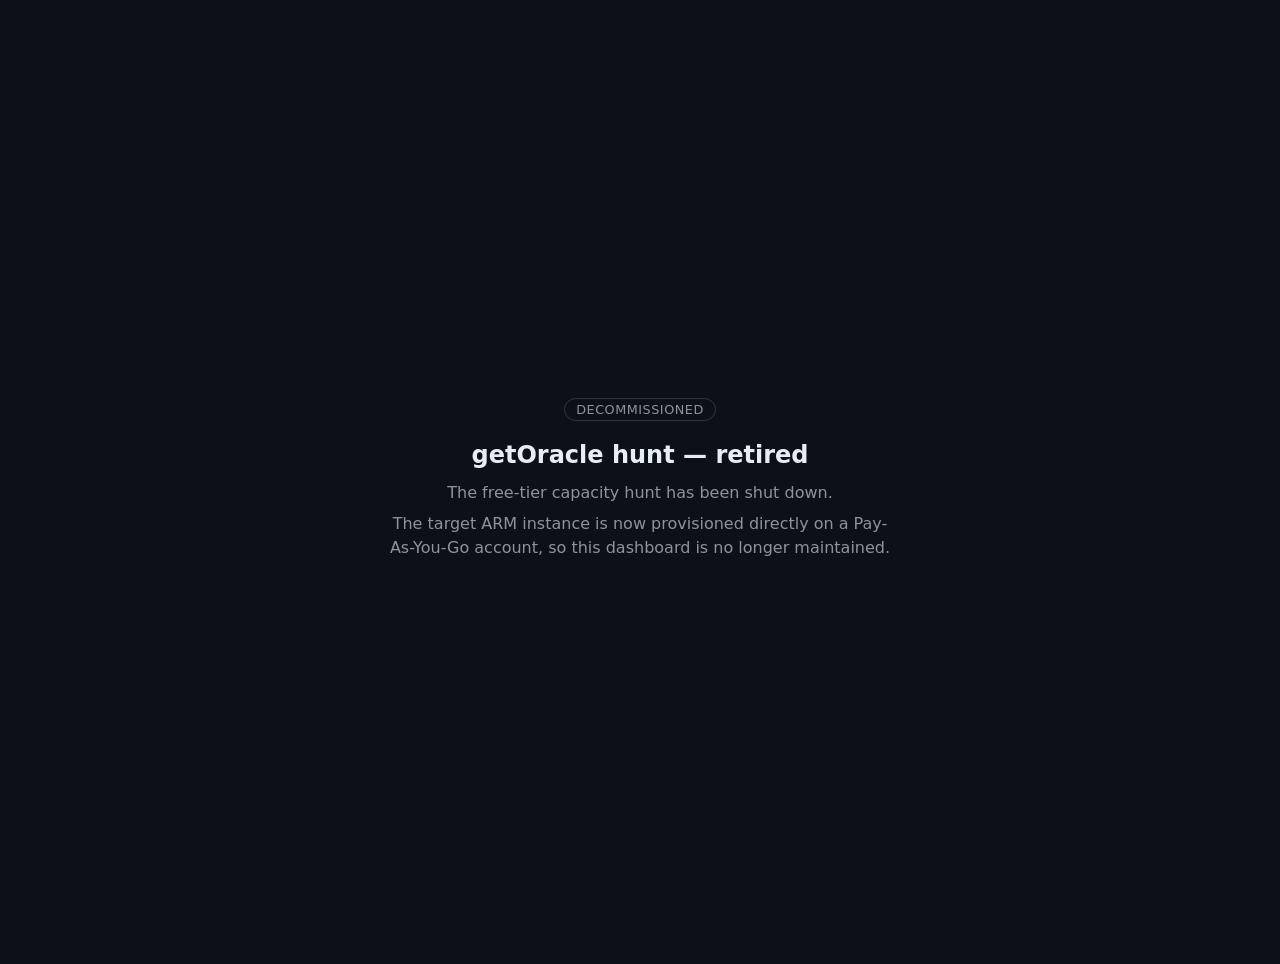
==== commit c90d3e3c: "Decommission hunt dashboard Hunt shut down; ARM instance moving to PAYG. Replace dashboard with a st" ====
--- a/index.html
+++ b/index.html
@@ -1,143 +1,34 @@
 <!DOCTYPE html>
 <html lang="en">
 <head>
-  <meta charset="UTF-8">
-  <meta name="viewport" content="width=device-width, initial-scale=1.0, viewport-fit=cover">
-  <meta http-equiv="refresh" content="180">
-  <title>getOracle — capacity watch</title>
-  <meta name="description" content="A live watch for Oracle Free Tier ARM capacity (VM.Standard.A1.Flex) in eu-stockholm-1.">
-  <meta name="theme-color" content="#08090d">
-  <meta property="og:title" content="getOracle — capacity watch">
-  <meta property="og:description" content="Listening for Oracle Free Tier ARM capacity in eu-stockholm-1.">
-  <meta property="og:type" content="website">
-  <link rel="icon" href="data:image/svg+xml,%3Csvg%20xmlns='http://www.w3.org/2000/svg'%20viewBox='0%200%2032%2032'%3E%3Ccircle%20cx='16'%20cy='16'%20r='11'%20fill='none'%20stroke='%23f0a23c'%20stroke-width='2.5'/%3E%3Ccircle%20cx='16'%20cy='16'%20r='4'%20fill='%23f0a23c'/%3E%3C/svg%3E">
-  <link rel="preconnect" href="https://fonts.googleapis.com">
-  <link rel="preconnect" href="https://fonts.gstatic.com" crossorigin>
-  <link href="https://fonts.googleapis.com/css2?family=Manrope:wght@400;500;600;700;800&family=JetBrains+Mono:wght@400;500;600&display=swap" rel="stylesheet">
-  <link rel="stylesheet" href="style.css">
+  <meta charset="utf-8">
+  <meta name="viewport" content="width=device-width, initial-scale=1">
+  <meta name="robots" content="noindex">
+  <title>getOracle — decommissioned</title>
+  <style>
+    :root { color-scheme: dark; }
+    html, body { height: 100%; margin: 0; }
+    body {
+      display: flex; align-items: center; justify-content: center;
+      font-family: ui-sans-serif, system-ui, -apple-system, "Segoe UI", Roboto, sans-serif;
+      background: #0d1117; color: #c9d1d9; text-align: center; padding: 2rem;
+    }
+    .card { max-width: 32rem; }
+    h1 { font-size: 1.5rem; margin: 0 0 .75rem; color: #e6edf3; }
+    p { margin: .4rem 0; line-height: 1.5; color: #8b949e; }
+    .tag {
+      display: inline-block; margin-bottom: 1.25rem; padding: .2rem .7rem;
+      font-size: .8rem; letter-spacing: .04em; text-transform: uppercase;
+      border: 1px solid #30363d; border-radius: 999px; color: #8b949e;
+    }
+  </style>
 </head>
-<body class="state-hunting">
-  <div class="grain" aria-hidden="true"></div>
-
-  <main>
-    <header class="masthead">
-      <div class="mark">
-        <svg viewBox="0 0 32 32" aria-hidden="true">
-          <circle cx="16" cy="16" r="12" fill="none" stroke="var(--signal)" stroke-width="2"/>
-          <circle cx="16" cy="16" r="4"  fill="var(--signal)"/>
-        </svg>
-        <span class="name">getOracle</span>
-        <span class="vol" id="vol">Vol. —</span>
-      </div>
-      <div class="meta">
-        <span>eu-stockholm-1 · A1.Flex</span>
-        <span class="dot" aria-hidden="true"></span>
-        <span id="updated">—</span>
-      </div>
-    </header>
-
-    <section class="hero">
-      <div class="eyebrow">
-        <span class="pip" aria-hidden="true"></span>
-        <span>The watch is</span>
-        <span class="now" id="eyebrow-state">listening…</span>
-      </div>
-
-      <h1 class="hero-title">
-        <span id="hero-day">Day —</span>
-        <br>
-        <span class="accent">of the watch.</span>
-      </h1>
-
-      <p class="hero-lede" id="hero-lede">
-        Reading the signal log…
-      </p>
-
-      <p class="last-sig"><span class="ping" aria-hidden="true"></span>last signal <b id="last-rel">—</b></p>
-
-      <dl class="stats-row">
-        <div class="stat">
-          <dt>Signals sent</dt>
-          <dd id="stat-attempts">—</dd>
-        </div>
-        <div class="stat">
-          <dt>On duty</dt>
-          <dd id="stat-watch">—</dd>
-        </div>
-        <div class="stat">
-          <dt>Avg / hour</dt>
-          <dd id="stat-rate">—</dd>
-        </div>
-        <div class="stat">
-          <dt>Uptime</dt>
-          <dd id="stat-uptime">—</dd>
-        </div>
-      </dl>
-    </section>
-
-    <section class="block">
-      <div class="section-head">
-        <h2><span class="num">I</span>Signal</h2>
-        <span class="section-note" id="heatmap-note">—</span>
-      </div>
-      <div class="heatmap-wrap">
-        <div class="heatmap" id="heatmap" role="img" aria-label="Hourly attempt heatmap"></div>
-        <div class="heatmap-legend">
-          <span>quiet</span>
-          <span class="swatches">
-            <span class="sw"></span>
-            <span class="sw l1"></span>
-            <span class="sw l2"></span>
-            <span class="sw l3"></span>
-            <span class="sw l4"></span>
-          </span>
-          <span>active</span>
-          <span class="gap-key">
-            <span class="sw"></span>
-            <span>offline gap</span>
-          </span>
-        </div>
-      </div>
-    </section>
-
-    <section class="block">
-      <div class="grid-two">
-        <article class="panel">
-          <div class="panel-head"><h3>Rejections</h3><span class="kicker">why we wait</span></div>
-          <ul class="kv" id="rejections"></ul>
-        </article>
-        <article class="panel">
-          <div class="panel-head"><h3>Interruptions</h3><span class="kicker">when we slept</span></div>
-          <ul class="kv" id="interruptions"></ul>
-        </article>
-      </div>
-    </section>
-
-    <section class="block">
-      <div class="section-head">
-        <h2><span class="num">II</span>Recent signals</h2>
-        <span class="section-note">latest first</span>
-      </div>
-      <div class="panel">
-        <ul class="log" id="log-tail"></ul>
-      </div>
-    </section>
-
-    <section class="block">
-      <div class="section-head">
-        <h2><span class="num">III</span>Offline gaps</h2>
-      </div>
-      <div class="panel">
-        <ul class="gaps" id="gaps"></ul>
-      </div>
-    </section>
-
-    <div class="colophon">
-      <span>refreshes every 3m</span>
-      <em>“and so the watch resumes.”</em>
-    </div>
-  </main>
-
-  <script src="app.js"></script>
+<body>
+  <div class="card">
+    <span class="tag">Decommissioned</span>
+    <h1>getOracle hunt — retired</h1>
+    <p>The free-tier capacity hunt has been shut down.</p>
+    <p>The target ARM instance is now provisioned directly on a Pay-As-You-Go account, so this dashboard is no longer maintained.</p>
+  </div>
 </body>
 </html>
